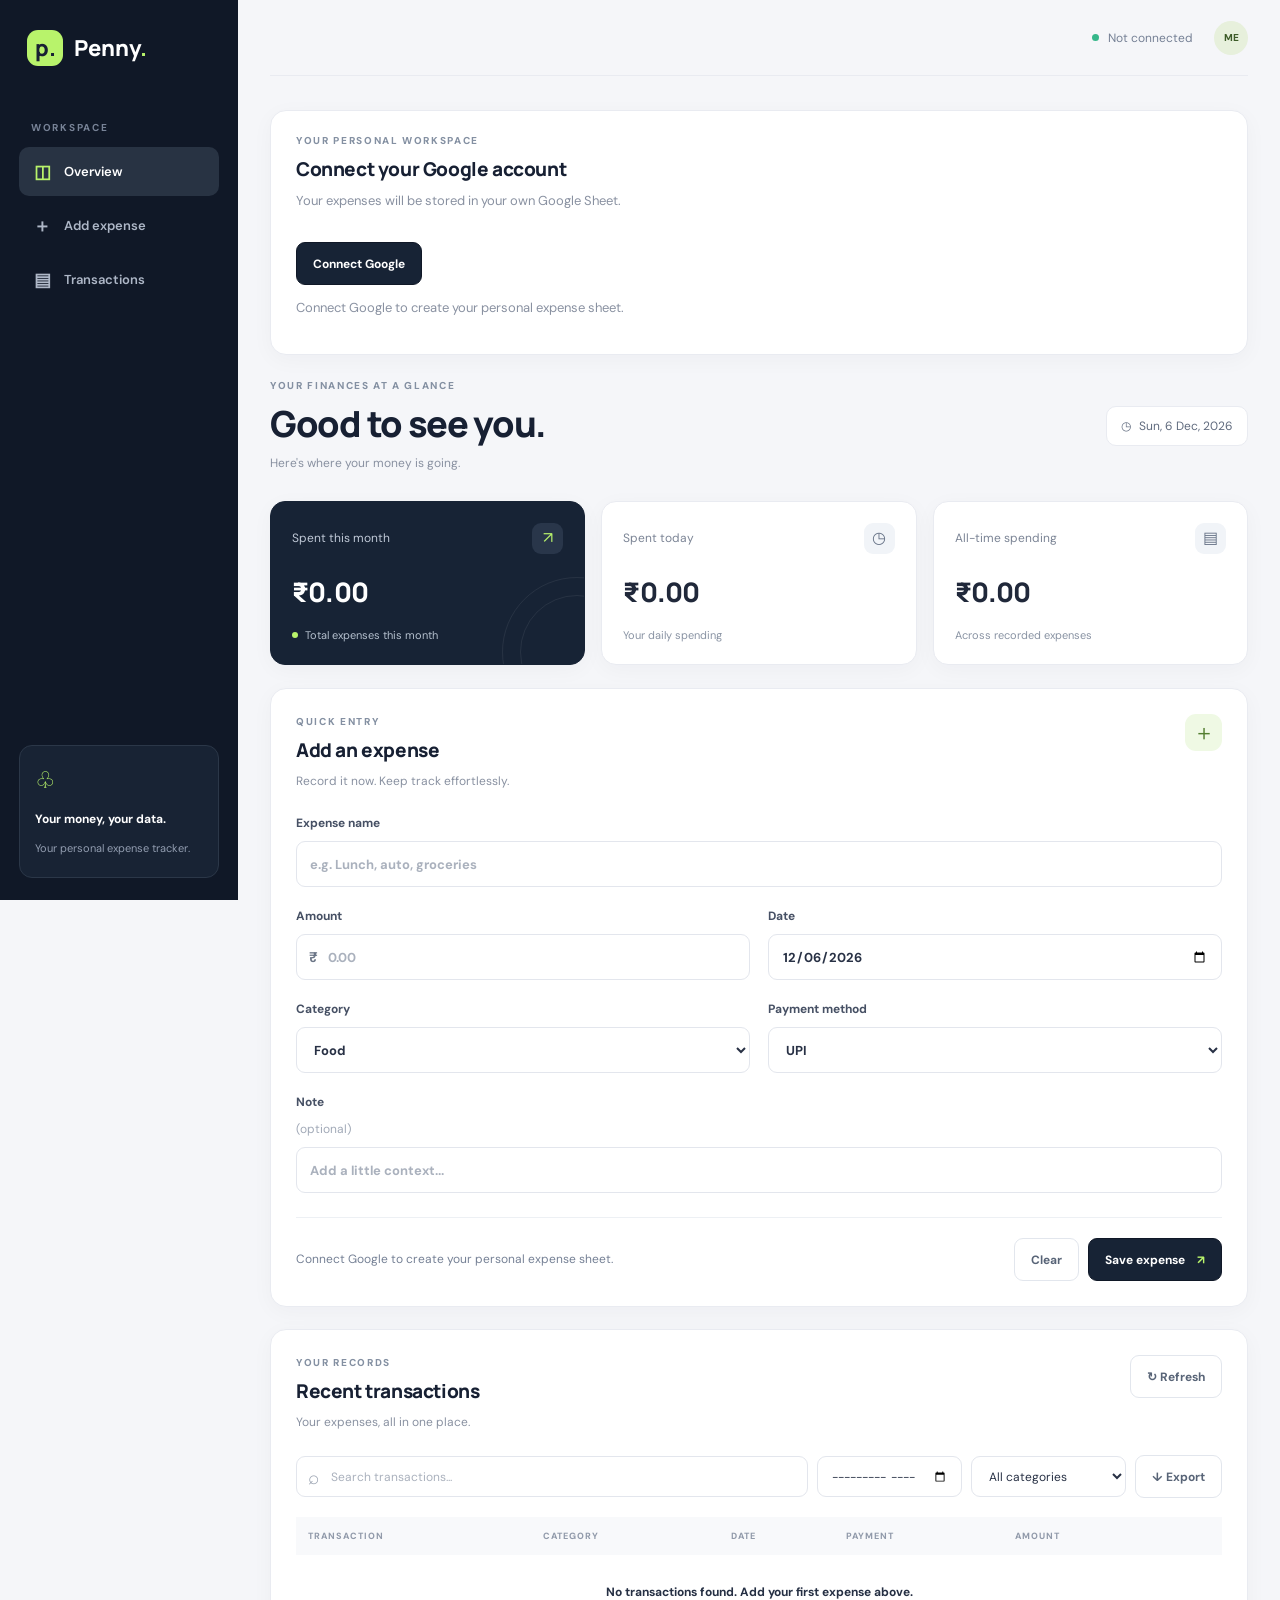
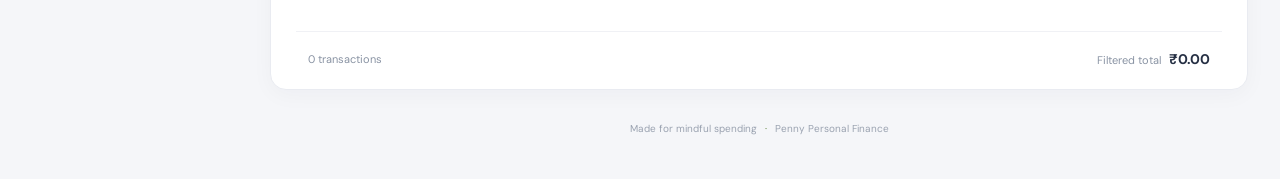
==== index.html @ 5a59baff "Add files via upload" ====
<!DOCTYPE html>
<html lang="en">
<head>
  <meta charset="UTF-8">
  <meta name="viewport" content="width=device-width, initial-scale=1">
  <meta name="theme-color" content="#101827">
  <meta name="description" content="Penny — your personal expense tracker">
  <title>Penny — Expense Tracker</title>

  <link rel="stylesheet" href="./style.css">
  <link rel="manifest" href="./manifest.webmanifest">
  <link rel="icon" href="./icons/icon.svg" type="image/svg+xml">

  <script src="https://accounts.google.com/gsi/client" async defer></script>
  <script src="https://apis.google.com/js/api.js" async defer></script>
</head>

<body>
  <div class="app-shell">

    <aside class="sidebar">
      <a class="brand" href="#overview">
        <span class="brand-mark">p.</span>
        <span>Penny<span class="brand-dot">.</span></span>
      </a>

      <div class="side-label">WORKSPACE</div>
      <a class="nav-link active" href="#overview"><span>◫</span> Overview</a>
      <a class="nav-link" href="#add-expense"><span>＋</span> Add expense</a>
      <a class="nav-link" href="#history"><span>▤</span> Transactions</a>

      <div class="sidebar-bottom">
        <div class="privacy-icon">♧</div>
        <strong>Your money, your data.</strong>
        <p>Your personal expense tracker.</p>
      </div>
    </aside>

    <main class="main-content">

      <header class="topbar">
        <div class="mobile-brand">
          <span class="brand-mark">p.</span> Penny
        </div>

        <div class="topbar-right">
<span class="status-dot" id="connectionDot"></span>
<span id="connectionLabel">Not connected</span>
          <span class="avatar">ME</span>
        </div>
      </header>

      <section id="googleConnect" class="content-card">
        <div class="section-head">
          <div>
            <div class="eyebrow">YOUR PERSONAL WORKSPACE</div>
            <h2>Connect your Google account</h2>
            <p>Your expenses will be stored in your own Google Sheet.</p>
          </div>
        </div>

        <button id="connectGoogle" class="btn-primary" type="button">
          Connect Google
        </button>
        <p id="googleStatus" role="status" aria-live="polite"></p>
      </section>

      <section id="overview" class="page-heading">
        <div>
          <div class="eyebrow">YOUR FINANCES AT A GLANCE</div>
          <h1>Good to see you.</h1>
          <p>Here's where your money is going.</p>
        </div>

        <div class="date-pill">
          <span>◷</span>
          <span id="todayLabel"></span>
        </div>
      </section>

      <section class="summary-grid">
        <article class="summary-card dark-card">
          <div class="card-top">
            <span>Spent this month</span>
            <span class="card-icon">↗</span>
          </div>
          <div class="amount" id="monthTotal">₹0</div>
          <div class="card-foot">
            <span class="mini-dot"></span>
            Total expenses this month
          </div>
          <div class="card-decoration"></div>
        </article>

        <article class="summary-card">
          <div class="card-top">
            <span>Spent today</span>
            <span class="light-icon">◷</span>
          </div>
          <div class="amount" id="todayTotal">₹0</div>
          <div class="card-foot">Your daily spending</div>
        </article>

        <article class="summary-card">
          <div class="card-top">
            <span>All-time spending</span>
            <span class="light-icon">▤</span>
          </div>
          <div class="amount" id="allTotal">₹0</div>
          <div class="card-foot">Across recorded expenses</div>
        </article>
      </section>

      <section id="add-expense" class="content-card">
        <div class="section-head">
          <div>
            <div class="eyebrow">QUICK ENTRY</div>
            <h2>Add an expense</h2>
            <p>Record it now. Keep track effortlessly.</p>
          </div>
          <div class="section-symbol">＋</div>
        </div>

        <form id="expenseForm">
          <div class="form-grid">

            <label class="full-field">
              Expense name
              <input
                id="description"
                maxlength="120"
                placeholder="e.g. Lunch, auto, groceries"
                required
              >
            </label>

            <label>
              Amount
              <div class="amount-input">
                <span>₹</span>
                <input
                  id="amount"
                  type="number"
                  min="0.01"
                  max="100000000"
                  step="0.01"
                  placeholder="0.00"
                  required
                >
              </div>
            </label>

            <label>
              Date
              <input id="date" type="date" required>
            </label>

            <label>
              Category
              <select id="category" required>
                <option>Food</option>
                <option>Travel</option>
                <option>Groceries</option>
                <option>Shopping</option>
                <option>Bills</option>
                <option>Education</option>
                <option>Health</option>
                <option>Entertainment</option>
                <option>Personal</option>
                <option>Other</option>
              </select>
            </label>

            <label>
              Payment method
              <select id="payment" required>
                <option>UPI</option>
                <option>Cash</option>
                <option>Debit Card</option>
                <option>Credit Card</option>
                <option>Bank Transfer</option>
                <option>Other</option>
              </select>
            </label>

            <label class="full-field">
              Note <span class="optional">(optional)</span>
              <input
                id="notes"
                maxlength="500"
                placeholder="Add a little context..."
              >
            </label>
          </div>

          <div class="form-bottom">
            <p id="status" role="status" aria-live="polite"></p>

            <div class="form-buttons">
              <button class="btn-secondary" type="reset">Clear</button>
              <button class="btn-primary" type="submit" id="saveButton">
                Save expense <span>↗</span>
              </button>
            </div>
          </div>
        </form>
      </section>

      <section id="history" class="content-card history-card">
        <div class="section-head">
          <div>
            <div class="eyebrow">YOUR RECORDS</div>
            <h2>Recent transactions</h2>
            <p>Your expenses, all in one place.</p>
          </div>

          <button id="refreshButton" class="btn-secondary" type="button">
            ↻ Refresh
          </button>
        </div>

        <div class="filter-row">
          <div class="search-box">
            <span>⌕</span>
            <input
              id="search"
              placeholder="Search transactions..."
              aria-label="Search transactions"
            >
          </div>

          <input id="filterMonth" type="month" aria-label="Filter by month">

          <select id="filterCategory" aria-label="Filter by category">
            <option value="">All categories</option>
            <option>Food</option>
            <option>Travel</option>
            <option>Groceries</option>
            <option>Shopping</option>
            <option>Bills</option>
            <option>Education</option>
            <option>Health</option>
            <option>Entertainment</option>
            <option>Personal</option>
            <option>Other</option>
          </select>

          <button id="exportButton" class="btn-secondary" type="button">
            ↓ Export
          </button>
        </div>

        <div class="table-wrap">
          <table>
            <thead>
              <tr>
                <th>TRANSACTION</th>
                <th>CATEGORY</th>
                <th>DATE</th>
                <th>PAYMENT</th>
                <th>AMOUNT</th>
                <th></th>
              </tr>
            </thead>

            <tbody id="expenseRows">
              <tr>
                <td colspan="6" class="empty">Connect Google to load transactions.</td>
              </tr>
            </tbody>
          </table>
        </div>

        <div class="history-footer">
          <span id="recordCount">0 transactions</span>
          <span>
            Filtered total
            <strong id="filteredTotal">₹0</strong>
          </span>
        </div>
      </section>

      <footer>
        Made for mindful spending <span>·</span> Penny Personal Finance
      </footer>

    </main>
  </div>

  <script src="./script.js"></script>

  <script>
    if ("serviceWorker" in navigator && window.isSecureContext) {
      window.addEventListener("load", () => {
        navigator.serviceWorker.register("./service-worker.js")
          .catch(error => console.error("App setup failed:", error));
      });
    }
  </script>
</body>
</html>
---- style.css ----
@import url('https://fonts.googleapis.com/css2?family=DM+Sans:wght@400;500;600;700&family=Manrope:wght@400;500;600;700;800&display=swap');

/* =========================================
   PENNY — DESIGN SYSTEM
========================================= */

:root {
  font-family: 'DM Sans', sans-serif;
  color: #20283a;
  background: #f5f6f9;

  --ink: #172033;
  --navy: #101827;
  --navy-soft: #182334;
  --green: #b8f36b;
  --green-dark: #537e30;
  --muted: #8991a1;
  --line: #e9ebf1;
  --surface: #ffffff;
  --page: #f5f6f9;
  --danger: #c34242;
  --success: #168568;
  --radius: 16px;
  --shadow: 0 5px 22px rgba(23, 32, 51, 0.035);
}

* {
  box-sizing: border-box;
}

html {
  scroll-behavior: smooth;
  scroll-padding-top: 24px;
  -webkit-text-size-adjust: 100%;
}

body {
  margin: 0;
  min-width: 320px;
  min-height: 100vh;
  background: var(--page);
  font-family: 'DM Sans', sans-serif;
  -webkit-font-smoothing: antialiased;
}

button,
input,
select,
textarea {
  font: inherit;
}

button {
  cursor: pointer;
  transition: background-color .18s, color .18s, transform .18s;
}

button:active {
  transform: scale(.98);
}

button:disabled {
  opacity: .6;
  cursor: not-allowed;
  transform: none;
}

input,
select,
textarea {
  min-width: 0;
}

input:focus-visible,
select:focus-visible,
textarea:focus-visible,
button:focus-visible,
a:focus-visible {
  outline: 3px solid var(--green);
  outline-offset: 3px;
}

a {
  color: inherit;
}

/* =========================================
   MAIN APP LAYOUT
========================================= */

.app-shell {
  min-height: 100vh;
  width: 100%;
}

.sidebar {
  position: fixed;
  inset: 0 auto 0 0;
  z-index: 20;
  display: flex;
  flex-direction: column;
  width: 238px;
  height: 100vh;
  padding: 30px 19px 22px;
  overflow-y: auto;
  background: var(--navy);
  color: white;
}

.main-content {
  width: auto;
  min-width: 0;
  max-width: 1660px;
  margin-left: 238px;
  padding: 0 42px 28px;
}

/* =========================================
   BRAND AND SIDEBAR NAVIGATION
========================================= */

.brand {
  display: flex;
  align-items: center;
  gap: 11px;
  margin: 0 0 55px 8px;
  color: white;
  text-decoration: none;
  font-family: 'Manrope', sans-serif;
  font-size: 22px;
  font-weight: 800;
  white-space: nowrap;
}

.brand-mark {
  display: inline-grid;
  flex: 0 0 auto;
  width: 36px;
  height: 36px;
  place-items: center;
  border-radius: 11px;
  background: var(--green);
  color: var(--ink);
  font-size: 22px;
  font-weight: 800;
}

.brand-dot {
  color: var(--green);
}

.side-label {
  margin: 0 0 13px;
  padding: 0 12px;
  color: #788397;
  font-size: 10px;
  font-weight: 700;
  letter-spacing: 1.7px;
}

.nav-link {
  display: flex;
  align-items: center;
  gap: 13px;
  min-height: 49px;
  margin-bottom: 5px;
  padding: 12px 14px;
  border-radius: 10px;
  color: #aeb7c7;
  text-decoration: none;
  font-size: 13px;
  font-weight: 600;
  transition: background-color .18s, color .18s;
}

.nav-link:hover {
  background: #1d293b;
  color: white;
}

.nav-link span {
  display: inline-grid;
  width: 18px;
  flex: 0 0 18px;
  place-items: center;
  font-size: 18px;
}

.nav-link.active {
  background: #283343;
  color: white;
}

.nav-link.active span {
  color: var(--green);
}

.sidebar-bottom {
  margin-top: auto;
  padding: 19px 15px;
  border: 1px solid #2b3748;
  border-radius: 13px;
  background: var(--navy-soft);
}

.privacy-icon {
  margin-bottom: 12px;
  color: var(--green);
  font-size: 23px;
}

.sidebar-bottom strong {
  font-size: 12px;
}

.sidebar-bottom p {
  margin-bottom: 0;
  color: #929db0;
  font-size: 11px;
  line-height: 1.7;
}

.mobile-brand {
  display: none;
}

/* =========================================
   TOP BAR
========================================= */

.topbar {
  display: flex;
  min-height: 76px;
  align-items: center;
  justify-content: flex-end;
  gap: 16px;
  margin-bottom: 34px;
  border-bottom: 1px solid var(--line);
}

.topbar-right {
  display: flex;
  align-items: center;
  gap: 9px;
  color: #758095;
  font-size: 12px;
}

.status-dot {
  width: 7px;
  height: 7px;
  flex: 0 0 7px;
  border-radius: 50%;
  background: #36b78a;
}

.avatar {
  display: grid;
  width: 34px;
  height: 34px;
  flex: 0 0 34px;
  place-items: center;
  margin-left: 12px;
  border-radius: 50%;
  background: #e7f0dc;
  color: #3d5b28;
  font-size: 10px;
  font-weight: 800;
}

/* =========================================
   HEADINGS AND DATE
========================================= */

.page-heading {
  display: flex;
  align-items: center;
  justify-content: space-between;
  gap: 22px;
  min-width: 0;
  margin-bottom: 27px;
}

.page-heading > div,
.section-head > div {
  min-width: 0;
}

.eyebrow {
  margin-bottom: 9px;
  color: #8490a2;
  font-size: 10px;
  font-weight: 800;
  letter-spacing: 1.65px;
  line-height: 1.5;
}

h1,
h2,
h3 {
  font-family: 'Manrope', sans-serif;
  color: var(--ink);
  overflow-wrap: normal;
  word-break: normal;
}

h1 {
  margin: 0 0 8px;
  font-size: clamp(27px, 3vw, 36px);
  font-weight: 800;
  letter-spacing: -1.3px;
  line-height: 1.2;
}

h2 {
  margin: 0 0 7px;
  font-size: 19px;
  font-weight: 800;
  letter-spacing: -.4px;
  line-height: 1.35;
}

.page-heading p,
.section-head p {
  margin: 0;
  color: var(--muted);
  font-size: 12px;
  line-height: 1.7;
}

.date-pill {
  display: inline-flex;
  flex: 0 0 auto;
  align-items: center;
  gap: 8px;
  padding: 11px 14px;
  border: 1px solid var(--line);
  border-radius: 10px;
  background: white;
  color: #606b7e;
  font-size: 12px;
  white-space: nowrap;
}

/* =========================================
   SPENDING SUMMARY CARDS
========================================= */

.summary-grid {
  display: grid;
  grid-template-columns: repeat(3, minmax(0, 1fr));
  gap: 16px;
  width: 100%;
  margin-bottom: 23px;
}

.summary-card {
  position: relative;
  min-width: 0;
  padding: 21px;
  overflow: hidden;
  border: 1px solid var(--line);
  border-radius: 15px;
  background: white;
  box-shadow: var(--shadow);
}

.dark-card {
  border-color: #172335;
  background: #172335;
  color: white;
}

.card-top {
  display: flex;
  align-items: center;
  justify-content: space-between;
  gap: 9px;
  color: #7b8495;
  font-size: 12px;
  line-height: 1.5;
}

.dark-card .card-top {
  color: #c0c9d7;
}

.card-icon,
.light-icon {
  display: grid;
  width: 31px;
  height: 31px;
  flex: 0 0 31px;
  place-items: center;
  border-radius: 9px;
  background: #29364a;
  color: var(--green);
  font-size: 16px;
}

.light-icon {
  background: #f1f4f8;
  color: #667286;
}

.amount {
  position: relative;
  z-index: 1;
  margin: 21px 0 17px;
  font-family: 'Manrope', sans-serif;
  font-size: clamp(22px, 2.1vw, 33px);
  font-weight: 800;
  letter-spacing: -.8px;
  line-height: 1.3;
  overflow-wrap: anywhere;
}

.card-foot {
  position: relative;
  z-index: 1;
  display: flex;
  align-items: center;
  gap: 7px;
  color: #8993a3;
  font-size: 11px;
  line-height: 1.5;
}

.dark-card .card-foot {
  color: #b5c0ce;
}

.mini-dot {
  width: 6px;
  height: 6px;
  flex: 0 0 6px;
  border-radius: 50%;
  background: var(--green);
}

.card-decoration {
  position: absolute;
  top: 75px;
  right: -68px;
  width: 150px;
  height: 150px;
  border: 1px solid #ffffff12;
  border-radius: 50%;
  pointer-events: none;
}

.card-decoration::after {
  position: absolute;
  inset: 17px;
  border: 1px solid #ffffff12;
  border-radius: 50%;
  content: "";
}

/* =========================================
   GOOGLE CONNECTION
========================================= */

#googleConnect {
  margin-bottom: 23px;
  padding: 22px 25px;
}

#googleConnect h2 {
  margin-bottom: 8px;
}

#googleConnect p {
  color: var(--muted);
  font-size: 13px;
  line-height: 1.6;
}

#googleConnect button {
  margin-top: 8px;
}

#googleStatus {
  overflow-wrap: anywhere;
}

#googleStatus:empty {
  display: none;
}

/* =========================================
   CONTENT PANELS
========================================= */

.content-card {
  width: 100%;
  min-width: 0;
  margin-bottom: 22px;
  padding: 25px;
  border: 1px solid var(--line);
  border-radius: var(--radius);
  background: var(--surface);
  box-shadow: var(--shadow);
}

.section-head {
  display: flex;
  align-items: flex-start;
  justify-content: space-between;
  gap: 15px;
  min-width: 0;
  margin-bottom: 23px;
}

.section-symbol {
  display: grid;
  width: 37px;
  height: 37px;
  flex: 0 0 37px;
  place-items: center;
  border-radius: 11px;
  background: #eff9e4;
  color: var(--green-dark);
  font-size: 22px;
}

/* =========================================
   EXPENSE FORM
========================================= */

.form-grid {
  display: grid;
  grid-template-columns: repeat(2, minmax(0, 1fr));
  gap: 20px 18px;
}

.form-grid label {
  display: flex;
  min-width: 0;
  flex-direction: column;
  gap: 9px;
  color: #465064;
  font-size: 12px;
  font-weight: 700;
  line-height: 1.5;
}

.full-field {
  grid-column: 1 / -1;
}

.optional {
  color: #a1a9b7;
  font-weight: 400;
}

input,
select,
textarea {
  width: 100%;
  max-width: 100%;
  min-width: 0;
  border: 1px solid #e3e6ed;
  border-radius: 9px;
  background: white;
  color: #283145;
  font-size: 13px;
}

input,
select {
  height: 46px;
  padding: 0 13px;
}

textarea {
  min-height: 90px;
  padding: 12px 13px;
  resize: vertical;
}

input::placeholder,
textarea::placeholder {
  color: #aab1bd;
}

input:focus,
select:focus,
textarea:focus {
  border-color: #8cc64e;
  outline: none;
  box-shadow: 0 0 0 3px #b8f36b30;
}

.amount-input {
  position: relative;
  min-width: 0;
}

.amount-input > span {
  position: absolute;
  top: 50%;
  left: 13px;
  color: #6b7586;
  font-size: 14px;
  transform: translateY(-50%);
  pointer-events: none;
}

.amount-input input {
  padding-left: 31px;
}

.form-bottom {
  display: flex;
  align-items: center;
  justify-content: space-between;
  gap: 15px;
  margin-top: 24px;
  padding-top: 20px;
  border-top: 1px solid #edf0f4;
}

#status {
  margin: 0;
  color: #758095;
  font-size: 12px;
  line-height: 1.6;
  overflow-wrap: anywhere;
}

#status.success {
  color: var(--success);
}

#status.error {
  color: var(--danger);
}

.form-buttons {
  display: flex;
  align-items: center;
  gap: 9px;
  flex: 0 0 auto;
}

/* =========================================
   BUTTONS
========================================= */

.btn-primary,
.btn-secondary {
  display: inline-flex;
  min-height: 43px;
  align-items: center;
  justify-content: center;
  gap: 8px;
  padding: 0 16px;
  border-radius: 9px;
  font-size: 12px;
  font-weight: 700;
  white-space: nowrap;
}

.btn-primary {
  border: 1px solid var(--navy);
  background: #172335;
  color: white;
}

.btn-primary:hover {
  border-color: #26364d;
  background: #26364d;
}

.btn-primary span {
  margin-left: 4px;
  color: var(--green);
}

.btn-secondary {
  border: 1px solid #e2e6ed;
  background: white;
  color: #586477;
}

.btn-secondary:hover {
  background: #f7f8fb;
}

/* =========================================
   TRANSACTION FILTERS
========================================= */

.history-card {
  padding-bottom: 16px;
}

.filter-row {
  display: grid;
  grid-template-columns: minmax(0, 1fr) 145px 155px auto;
  align-items: center;
  gap: 9px;
  min-width: 0;
  margin-bottom: 19px;
}

.filter-row input,
.filter-row select {
  height: 41px;
  font-size: 12px;
}

.search-box {
  position: relative;
  min-width: 0;
}

.search-box span {
  position: absolute;
  top: 50%;
  left: 12px;
  color: #9aa3b1;
  font-size: 19px;
  line-height: 1;
  transform: translateY(-50%);
  pointer-events: none;
}

.search-box input {
  padding-left: 34px;
}

/* =========================================
   TRANSACTION TABLE
========================================= */

.table-wrap {
  width: 100%;
  min-width: 0;
  overflow-x: auto;
  -webkit-overflow-scrolling: touch;
}

table {
  width: 100%;
  border-collapse: collapse;
  text-align: left;
  white-space: nowrap;
  font-size: 12px;
}

thead {
  background: #f8f9fb;
}

th {
  padding: 13px 12px;
  color: #919aaa;
  font-size: 9px;
  font-weight: 800;
  letter-spacing: 1px;
}

td {
  padding: 15px 12px;
  border-bottom: 1px solid #f0f1f5;
  color: #697487;
}

td:first-child {
  color: #263044;
  font-weight: 700;
}

td:nth-child(5) {
  color: #172335;
  font-weight: 800;
}

.empty {
  padding: 28px;
  text-align: center;
  white-space: normal;
  line-height: 1.6;
}

.category-pill {
  display: inline-block;
  padding: 6px 9px;
  border-radius: 6px;
  background: #f0f5e9;
  color: #5a7b3a;
  font-size: 10px;
  font-weight: 700;
}

.delete-btn {
  min-height: 32px;
  padding: 6px 9px;
  border: 0;
  border-radius: 7px;
  background: #fff0f0;
  color: #b83f49;
  font-size: 11px;
}

.delete-btn:hover {
  background: #ffe0e0;
}

.history-footer {
  display: flex;
  align-items: center;
  justify-content: space-between;
  gap: 12px;
  padding: 18px 12px 5px;
  color: #8993a3;
  font-size: 11px;
}

.history-footer strong {
  margin-left: 5px;
  color: #263044;
  font-size: 14px;
}

/* =========================================
   FOOTER
========================================= */

.main-content > footer {
  padding: 8px 0 14px;
  color: #9aa2b0;
  text-align: center;
  font-size: 10px;
  line-height: 1.7;
}

.main-content > footer span {
  margin: 0 5px;
  color: var(--green-dark);
}

/* =========================================
   TABLET
========================================= */

@media (max-width: 1200px) {
  .sidebar {
    width: 210px;
  }

  .main-content {
    margin-left: 210px;
    padding-right: 24px;
    padding-left: 24px;
  }

  .summary-grid {
    gap: 12px;
  }

  .summary-card {
    padding: 17px;
  }

  .filter-row {
    grid-template-columns: minmax(0, 1fr) 130px 140px;
  }

  #exportButton {
    grid-column: 1 / -1;
    justify-self: end;
  }
}

/* =========================================
   SMALL TABLET / LARGE PHONE
========================================= */

@media (max-width: 900px) {
  .sidebar {
    width: 185px;
    padding-right: 13px;
    padding-left: 13px;
  }

  .main-content {
    margin-left: 185px;
    padding-right: 18px;
    padding-left: 18px;
  }

  .brand {
    margin-left: 3px;
    font-size: 20px;
  }

  .summary-grid {
    grid-template-columns: repeat(2, minmax(0, 1fr));
  }

  .dark-card {
    grid-column: 1 / -1;
  }

  .filter-row {
    grid-template-columns: repeat(2, minmax(0, 1fr));
  }

  .search-box {
    grid-column: 1 / -1;
  }

  #exportButton {
    grid-column: auto;
    justify-self: stretch;
  }

  .form-bottom {
    align-items: flex-start;
    flex-direction: column;
  }

  .form-buttons {
    width: 100%;
  }
}

/* =========================================
   MOBILE
========================================= */

@media (max-width: 760px) {
  .sidebar {
    display: none;
  }

  .main-content {
    width: 100%;
    margin-left: 0;
    padding: 0 17px 22px;
  }

  .topbar {
    min-height: 65px;
    justify-content: space-between;
    gap: 10px;
    margin-bottom: 25px;
  }

  .mobile-brand {
    display: flex;
    align-items: center;
    gap: 8px;
    color: var(--ink);
    font-family: 'Manrope', sans-serif;
    font-size: 18px;
    font-weight: 800;
    white-space: nowrap;
  }

  .mobile-brand .brand-mark {
    width: 30px;
    height: 30px;
    border-radius: 9px;
    font-size: 19px;
  }

  .topbar-right {
    gap: 6px;
    font-size: 10px;
  }

  .avatar {
    width: 29px;
    height: 29px;
    flex-basis: 29px;
    margin-left: 3px;
  }

  .page-heading {
    align-items: flex-start;
  }

  .summary-grid {
    grid-template-columns: repeat(2, minmax(0, 1fr));
  }

  .dark-card {
    grid-column: 1 / -1;
  }

  .amount {
    margin: 16px 0 13px;
  }

  .content-card {
    padding: 20px;
  }

  .filter-row {
    grid-template-columns: repeat(2, minmax(0, 1fr));
  }

  .search-box {
    grid-column: 1 / -1;
  }

  #exportButton {
    grid-column: auto;
    justify-self: stretch;
  }
}

/* =========================================
   SMALL MOBILE
========================================= */

@media (max-width: 480px) {
  .main-content {
    padding: 0 11px 18px;
  }

  .topbar {
    margin-bottom: 21px;
  }

  .topbar-right {
    gap: 5px;
    font-size: 9px;
  }

  .avatar {
    width: 27px;
    height: 27px;
    flex-basis: 27px;
    margin-left: 2px;
  }

  .page-heading {
    flex-direction: column;
    gap: 13px;
    margin-bottom: 19px;
  }

  h1 {
    font-size: 28px;
    letter-spacing: -.8px;
  }

  .date-pill {
    padding: 9px 11px;
  }

  .summary-grid {
    gap: 9px;
    margin-bottom: 15px;
  }

  .summary-card {
    padding: 15px 12px;
    border-radius: 12px;
  }

  .card-top {
    align-items: flex-start;
    font-size: 11px;
  }

  .card-icon,
  .light-icon {
    width: 28px;
    height: 28px;
    flex-basis: 28px;
  }

  .amount {
    font-size: clamp(20px, 6vw, 28px);
    letter-spacing: -.6px;
  }

  .card-foot {
    align-items: flex-start;
    font-size: 10px;
    line-height: 1.5;
  }

  .content-card {
    padding: 17px 13px;
    margin-bottom: 15px;
    border-radius: 13px;
  }

  #googleConnect {
    padding: 18px 15px;
  }

  .section-head {
    gap: 8px;
  }

  h2 {
    font-size: 17px;
  }

  .form-grid {
    grid-template-columns: minmax(0, 1fr);
    gap: 16px;
  }

  .full-field {
    grid-column: auto;
  }

  input,
  select {
    height: 47px;
    font-size: 16px;
  }

  .form-bottom {
    flex-direction: column;
    align-items: stretch;
  }

  .form-buttons {
    display: grid;
    grid-template-columns: .75fr 1.25fr;
  }

  .form-buttons button {
    min-height: 45px;
    padding: 0 10px;
  }

  .filter-row {
    grid-template-columns: minmax(0, 1fr);
  }

  .search-box {
    grid-column: auto;
  }

  #exportButton {
    grid-column: auto;
  }

  .filter-row input,
  .filter-row select {
    height: 45px;
    font-size: 16px;
  }

  .history-footer {
    padding-right: 3px;
    padding-left: 3px;
    flex-wrap: wrap;
  }

  .section-head > .btn-secondary {
    padding: 0 10px;
    white-space: nowrap;
  }

  table {
    min-width: 620px;
  }
}

/* =========================================
   REDUCED MOTION
========================================= */

@media (prefers-reduced-motion: reduce) {
  *,
  *::before,
  *::after {
    scroll-behavior: auto !important;
    transition-duration: .01ms !important;
    animation-duration: .01ms !important;
    animation-iteration-count: 1 !important;
  }
}

/* FIX: force Penny dashboard into a vertical page layout */
.app-shell {
  display: block !important;
  width: 100% !important;
  min-height: 100vh;
}

.main-content {
  display: block !important;
  width: auto !important;
  min-width: 0 !important;
  margin-left: 238px !important;
  padding: 0 32px 28px !important;
  max-width: none !important;
}

.main-content > header,
.main-content > section,
.main-content > footer {
  display: block;
  width: 100%;
  min-width: 0;
  float: none;
}

.main-content > .topbar {
  display: flex;
  justify-content: flex-end;
  align-items: center;
}

.main-content > .page-heading {
  display: flex;
  justify-content: space-between;
  align-items: center;
  gap: 20px;
}

.main-content > .summary-grid {
  display: grid;
  grid-template-columns: repeat(3, minmax(0, 1fr));
  gap: 16px;
}

.main-content > .content-card {
  display: block;
  width: 100%;
}

.main-content .form-grid {
  display: grid;
  grid-template-columns: repeat(2, minmax(0, 1fr));
}

.main-content .form-grid .full-field {
  grid-column: 1 / -1;
}

.main-content .filter-row {
  display: grid;
  grid-template-columns: minmax(0, 1fr) 145px 155px auto;
  gap: 9px;
}

@media (max-width: 1100px) {
  .main-content {
    margin-left: 205px !important;
    padding: 0 20px 24px !important;
  }

  .sidebar {
    width: 205px;
  }

  .main-content > .summary-grid {
    grid-template-columns: repeat(3, minmax(0, 1fr));
  }

  .main-content .filter-row {
    grid-template-columns: repeat(2, minmax(0, 1fr));
  }
}

@media (max-width: 760px) {
  .sidebar {
    display: none !important;
  }

  .main-content {
    margin-left: 0 !important;
    padding: 0 16px 24px !important;
  }

  .main-content > .summary-grid {
    grid-template-columns: repeat(2, minmax(0, 1fr));
  }

  .main-content .form-grid,
  .main-content .filter-row {
    grid-template-columns: minmax(0, 1fr);
  }

  .main-content .form-grid .full-field {
    grid-column: auto;
  }

  .main-content > .page-heading {
    align-items: flex-start;
    flex-direction: column;
  }
}
/* Hide the Google connection card after successful connection */
[hidden] {
  display: none !important;
}
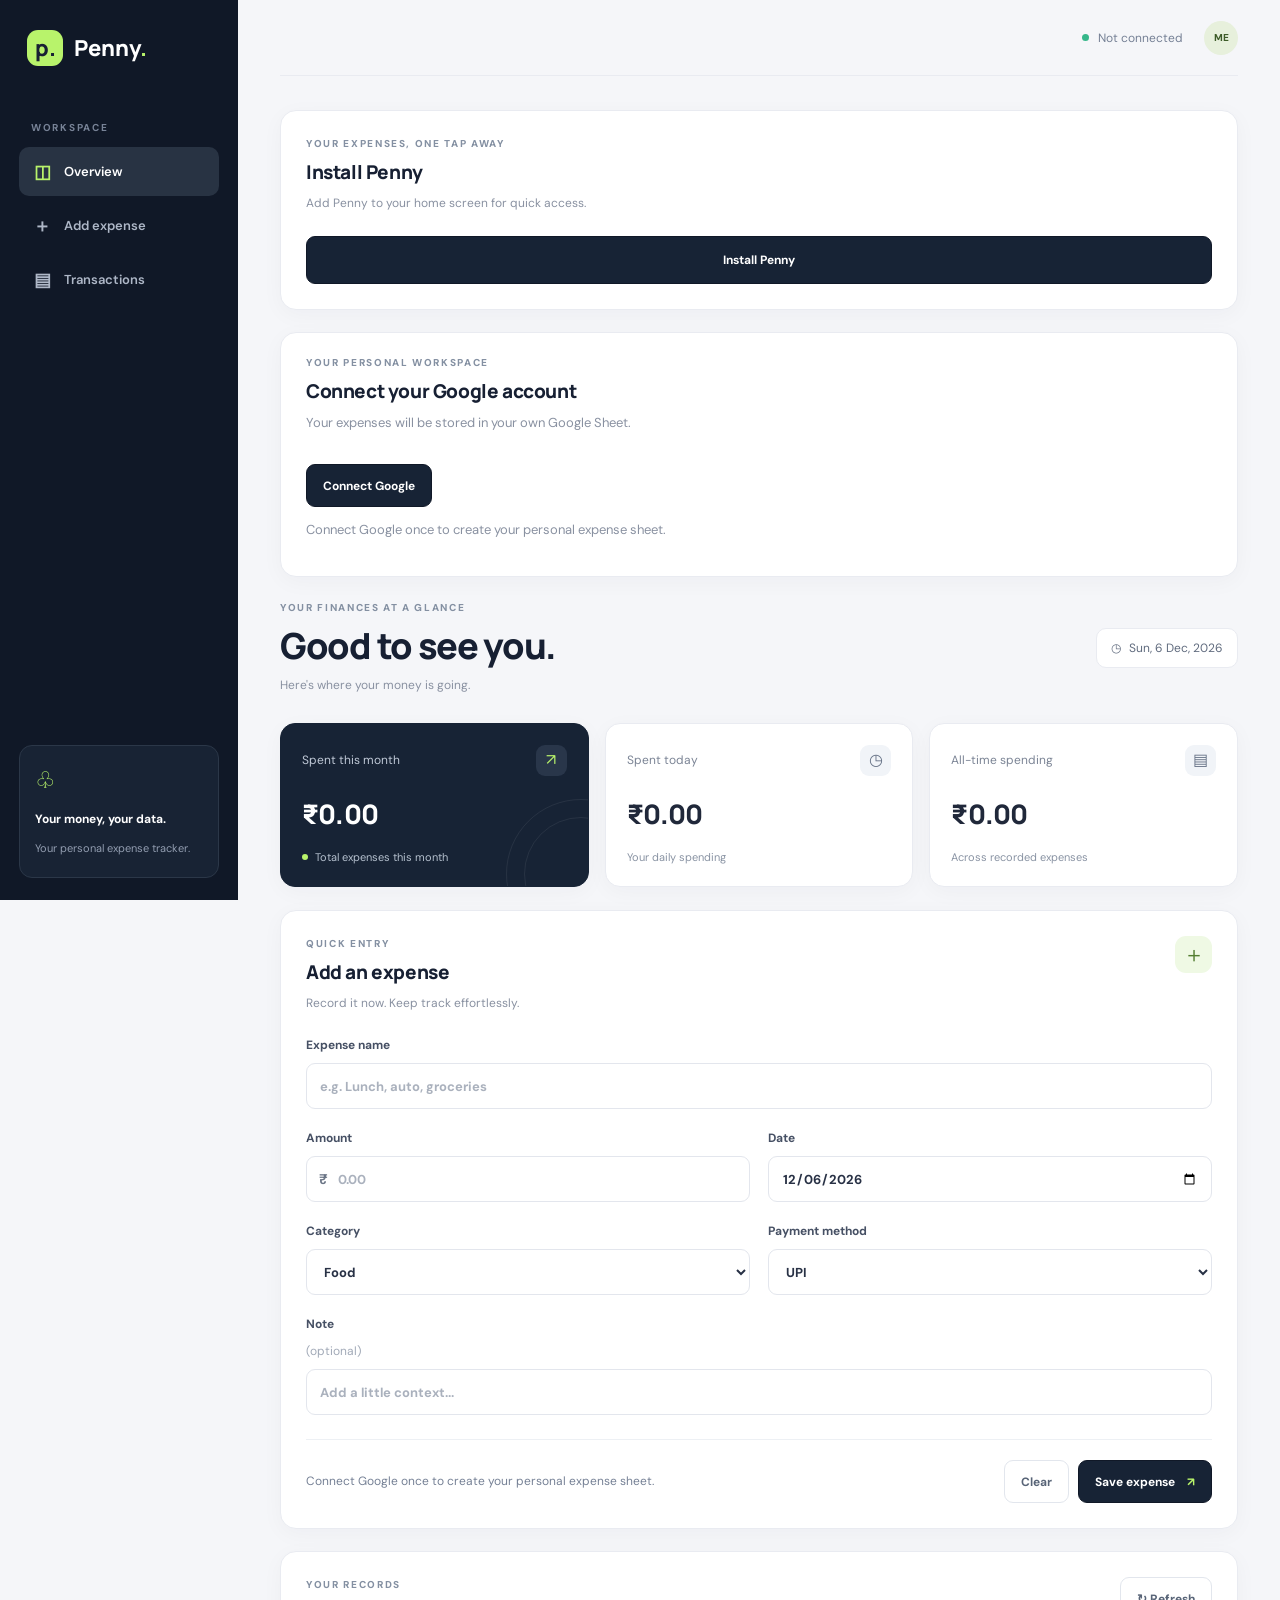
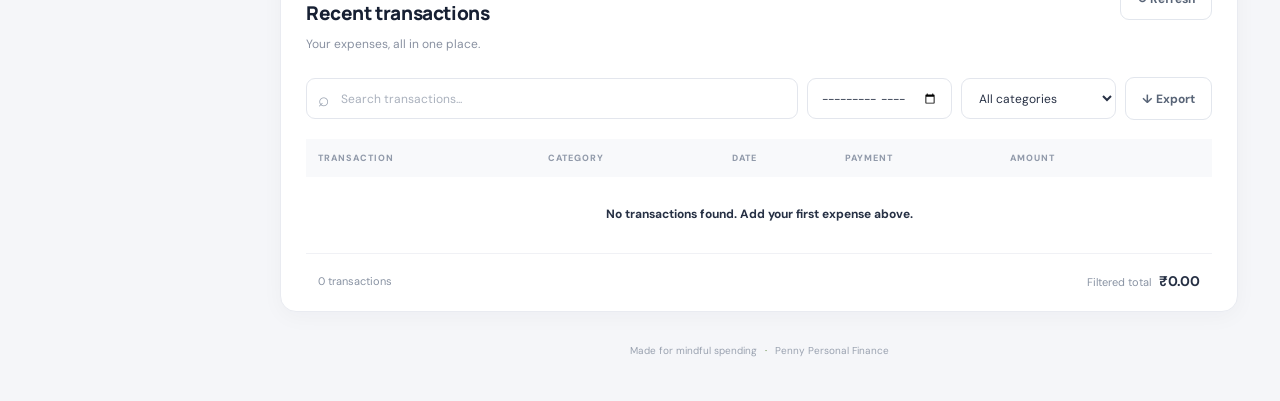
==== commit de746c7a: "Add files via upload" ====
--- a/index.html
+++ b/index.html
@@ -1,302 +1,333 @@
-
-<!DOCTYPE html>
-<html lang="en">
-<head>
-  <meta charset="UTF-8">
-  <meta name="viewport" content="width=device-width, initial-scale=1">
-  <meta name="theme-color" content="#101827">
-  <meta name="description" content="Penny — your personal expense tracker">
-  <title>Penny — Expense Tracker</title>
-
-  <link rel="stylesheet" href="./style.css">
-  <link rel="manifest" href="./manifest.webmanifest">
-  <link rel="icon" href="./icons/icon.svg" type="image/svg+xml">
-
-  <script src="https://accounts.google.com/gsi/client" async defer></script>
-  <script src="https://apis.google.com/js/api.js" async defer></script>
-</head>
-
-<body>
-  <div class="app-shell">
-
-    <aside class="sidebar">
-      <a class="brand" href="#overview">
-        <span class="brand-mark">p.</span>
-        <span>Penny<span class="brand-dot">.</span></span>
-      </a>
-
-      <div class="side-label">WORKSPACE</div>
-      <a class="nav-link active" href="#overview"><span>◫</span> Overview</a>
-      <a class="nav-link" href="#add-expense"><span>＋</span> Add expense</a>
-      <a class="nav-link" href="#history"><span>▤</span> Transactions</a>
-
-      <div class="sidebar-bottom">
-        <div class="privacy-icon">♧</div>
-        <strong>Your money, your data.</strong>
-        <p>Your personal expense tracker.</p>
-      </div>
-    </aside>
-
-    <main class="main-content">
-
-      <header class="topbar">
-        <div class="mobile-brand">
-          <span class="brand-mark">p.</span> Penny
-        </div>
-
-        <div class="topbar-right">
-<span class="status-dot" id="connectionDot"></span>
-<span id="connectionLabel">Not connected</span>
-          <span class="avatar">ME</span>
-        </div>
-      </header>
-
-      <section id="googleConnect" class="content-card">
-        <div class="section-head">
-          <div>
-            <div class="eyebrow">YOUR PERSONAL WORKSPACE</div>
-            <h2>Connect your Google account</h2>
-            <p>Your expenses will be stored in your own Google Sheet.</p>
-          </div>
-        </div>
-
-        <button id="connectGoogle" class="btn-primary" type="button">
-          Connect Google
-        </button>
-        <p id="googleStatus" role="status" aria-live="polite"></p>
-      </section>
-
-      <section id="overview" class="page-heading">
-        <div>
-          <div class="eyebrow">YOUR FINANCES AT A GLANCE</div>
-          <h1>Good to see you.</h1>
-          <p>Here's where your money is going.</p>
-        </div>
-
-        <div class="date-pill">
-          <span>◷</span>
-          <span id="todayLabel"></span>
-        </div>
-      </section>
-
-      <section class="summary-grid">
-        <article class="summary-card dark-card">
-          <div class="card-top">
-            <span>Spent this month</span>
-            <span class="card-icon">↗</span>
-          </div>
-          <div class="amount" id="monthTotal">₹0</div>
-          <div class="card-foot">
-            <span class="mini-dot"></span>
-            Total expenses this month
-          </div>
-          <div class="card-decoration"></div>
-        </article>
-
-        <article class="summary-card">
-          <div class="card-top">
-            <span>Spent today</span>
-            <span class="light-icon">◷</span>
-          </div>
-          <div class="amount" id="todayTotal">₹0</div>
-          <div class="card-foot">Your daily spending</div>
-        </article>
-
-        <article class="summary-card">
-          <div class="card-top">
-            <span>All-time spending</span>
-            <span class="light-icon">▤</span>
-          </div>
-          <div class="amount" id="allTotal">₹0</div>
-          <div class="card-foot">Across recorded expenses</div>
-        </article>
-      </section>
-
-      <section id="add-expense" class="content-card">
-        <div class="section-head">
-          <div>
-            <div class="eyebrow">QUICK ENTRY</div>
-            <h2>Add an expense</h2>
-            <p>Record it now. Keep track effortlessly.</p>
-          </div>
-          <div class="section-symbol">＋</div>
-        </div>
-
-        <form id="expenseForm">
-          <div class="form-grid">
-
-            <label class="full-field">
-              Expense name
-              <input
-                id="description"
-                maxlength="120"
-                placeholder="e.g. Lunch, auto, groceries"
-                required
-              >
-            </label>
-
-            <label>
-              Amount
-              <div class="amount-input">
-                <span>₹</span>
-                <input
-                  id="amount"
-                  type="number"
-                  min="0.01"
-                  max="100000000"
-                  step="0.01"
-                  placeholder="0.00"
-                  required
-                >
-              </div>
-            </label>
-
-            <label>
-              Date
-              <input id="date" type="date" required>
-            </label>
-
-            <label>
-              Category
-              <select id="category" required>
-                <option>Food</option>
-                <option>Travel</option>
-                <option>Groceries</option>
-                <option>Shopping</option>
-                <option>Bills</option>
-                <option>Education</option>
-                <option>Health</option>
-                <option>Entertainment</option>
-                <option>Personal</option>
-                <option>Other</option>
-              </select>
-            </label>
-
-            <label>
-              Payment method
-              <select id="payment" required>
-                <option>UPI</option>
-                <option>Cash</option>
-                <option>Debit Card</option>
-                <option>Credit Card</option>
-                <option>Bank Transfer</option>
-                <option>Other</option>
-              </select>
-            </label>
-
-            <label class="full-field">
-              Note <span class="optional">(optional)</span>
-              <input
-                id="notes"
-                maxlength="500"
-                placeholder="Add a little context..."
-              >
-            </label>
-          </div>
-
-          <div class="form-bottom">
-            <p id="status" role="status" aria-live="polite"></p>
-
-            <div class="form-buttons">
-              <button class="btn-secondary" type="reset">Clear</button>
-              <button class="btn-primary" type="submit" id="saveButton">
-                Save expense <span>↗</span>
-              </button>
-            </div>
-          </div>
-        </form>
-      </section>
-
-      <section id="history" class="content-card history-card">
-        <div class="section-head">
-          <div>
-            <div class="eyebrow">YOUR RECORDS</div>
-            <h2>Recent transactions</h2>
-            <p>Your expenses, all in one place.</p>
-          </div>
-
-          <button id="refreshButton" class="btn-secondary" type="button">
-            ↻ Refresh
-          </button>
-        </div>
-
-        <div class="filter-row">
-          <div class="search-box">
-            <span>⌕</span>
-            <input
-              id="search"
-              placeholder="Search transactions..."
-              aria-label="Search transactions"
-            >
-          </div>
-
-          <input id="filterMonth" type="month" aria-label="Filter by month">
-
-          <select id="filterCategory" aria-label="Filter by category">
-            <option value="">All categories</option>
-            <option>Food</option>
-            <option>Travel</option>
-            <option>Groceries</option>
-            <option>Shopping</option>
-            <option>Bills</option>
-            <option>Education</option>
-            <option>Health</option>
-            <option>Entertainment</option>
-            <option>Personal</option>
-            <option>Other</option>
-          </select>
-
-          <button id="exportButton" class="btn-secondary" type="button">
-            ↓ Export
-          </button>
-        </div>
-
-        <div class="table-wrap">
-          <table>
-            <thead>
-              <tr>
-                <th>TRANSACTION</th>
-                <th>CATEGORY</th>
-                <th>DATE</th>
-                <th>PAYMENT</th>
-                <th>AMOUNT</th>
-                <th></th>
-              </tr>
-            </thead>
-
-            <tbody id="expenseRows">
-              <tr>
-                <td colspan="6" class="empty">Connect Google to load transactions.</td>
-              </tr>
-            </tbody>
-          </table>
-        </div>
-
-        <div class="history-footer">
-          <span id="recordCount">0 transactions</span>
-          <span>
-            Filtered total
-            <strong id="filteredTotal">₹0</strong>
-          </span>
-        </div>
-      </section>
-
-      <footer>
-        Made for mindful spending <span>·</span> Penny Personal Finance
-      </footer>
-
-    </main>
-  </div>
-
-  <script src="./script.js"></script>
-
-  <script>
-    if ("serviceWorker" in navigator && window.isSecureContext) {
-      window.addEventListener("load", () => {
-        navigator.serviceWorker.register("./service-worker.js")
-          .catch(error => console.error("App setup failed:", error));
-      });
-    }
-  </script>
-</body>
-</html>
+<!DOCTYPE html>
+<html lang="en">
+<head>
+  <meta charset="UTF-8">
+  <meta name="viewport" content="width=device-width, initial-scale=1">
+  <meta name="theme-color" content="#101827">
+  <meta name="description" content="Penny — your personal expense tracker">
+  <title>Penny — Expense Tracker</title>
+
+  <link rel="stylesheet" href="./style.css">
+  <link rel="manifest" href="./manifest.webmanifest">
+  <link rel="icon" href="./icons/icon-192.png" type="image/png">
+
+  <script src="https://accounts.google.com/gsi/client" async defer></script>
+  <script src="https://apis.google.com/js/api.js" async defer></script>
+</head>
+
+<body>
+  <div class="app-shell">
+
+    <aside class="sidebar">
+      <a class="brand" href="#overview">
+        <span class="brand-mark">p.</span>
+        <span>Penny<span class="brand-dot">.</span></span>
+      </a>
+
+      <div class="side-label">WORKSPACE</div>
+      <a class="nav-link active" href="#overview"><span>◫</span> Overview</a>
+      <a class="nav-link" href="#add-expense"><span>＋</span> Add expense</a>
+      <a class="nav-link" href="#history"><span>▤</span> Transactions</a>
+
+      <div class="sidebar-bottom">
+        <div class="privacy-icon">♧</div>
+        <strong>Your money, your data.</strong>
+        <p>Your personal expense tracker.</p>
+      </div>
+    </aside>
+
+    <main class="main-content">
+
+      <header class="topbar">
+        <div class="mobile-brand">
+          <span class="brand-mark">p.</span> Penny
+        </div>
+
+        <div class="topbar-right">
+<span class="status-dot" id="connectionDot"></span>
+<span id="connectionLabel">Not connected</span>
+          <span class="avatar">ME</span>
+        </div>
+      </header>
+
+<!-- Android / Chrome install -->
+<section id="installCard" class="content-card">
+  <div class="section-head">
+    <div>
+      <div class="eyebrow">YOUR EXPENSES, ONE TAP AWAY</div>
+      <h2>Install Penny</h2>
+      <p>Add Penny to your home screen for quick access.</p>
+    </div>
+  </div>
+  <button id="installPenny" class="btn-primary" type="button">
+    Install Penny
+  </button>
+</section>
+
+<!-- iPhone / iPad Safari instructions -->
+<section id="iosInstallNote" class="content-card" hidden>
+  <div class="section-head">
+    <div>
+      <div class="eyebrow">QUICK ACCESS</div>
+      <h2>Add Penny to your Home Screen</h2>
+      <p>In Safari, tap Share, then choose
+        <strong>Add to Home Screen</strong>.
+      </p>
+    </div>
+  </div>
+  <p class="muted">
+    You only need to do this once. Penny will then appear
+    alongside your other apps.
+  </p>
+</section>
+
+      <section id="googleConnect" class="content-card">
+        <div class="section-head">
+          <div>
+            <div class="eyebrow">YOUR PERSONAL WORKSPACE</div>
+            <h2>Connect your Google account</h2>
+            <p>Your expenses will be stored in your own Google Sheet.</p>
+          </div>
+        </div>
+
+        <button id="connectGoogle" class="btn-primary" type="button">
+          Connect Google
+        </button>
+        <p id="googleStatus" role="status" aria-live="polite"></p>
+      </section>
+
+      <section id="overview" class="page-heading">
+        <div>
+          <div class="eyebrow">YOUR FINANCES AT A GLANCE</div>
+          <h1>Good to see you.</h1>
+          <p>Here's where your money is going.</p>
+        </div>
+
+        <div class="date-pill">
+          <span>◷</span>
+          <span id="todayLabel"></span>
+        </div>
+      </section>
+
+      <section class="summary-grid">
+        <article class="summary-card dark-card">
+          <div class="card-top">
+            <span>Spent this month</span>
+            <span class="card-icon">↗</span>
+          </div>
+          <div class="amount" id="monthTotal">₹0</div>
+          <div class="card-foot">
+            <span class="mini-dot"></span>
+            Total expenses this month
+          </div>
+          <div class="card-decoration"></div>
+        </article>
+
+        <article class="summary-card">
+          <div class="card-top">
+            <span>Spent today</span>
+            <span class="light-icon">◷</span>
+          </div>
+          <div class="amount" id="todayTotal">₹0</div>
+          <div class="card-foot">Your daily spending</div>
+        </article>
+
+        <article class="summary-card">
+          <div class="card-top">
+            <span>All-time spending</span>
+            <span class="light-icon">▤</span>
+          </div>
+          <div class="amount" id="allTotal">₹0</div>
+          <div class="card-foot">Across recorded expenses</div>
+        </article>
+      </section>
+
+      <section id="add-expense" class="content-card">
+        <div class="section-head">
+          <div>
+            <div class="eyebrow">QUICK ENTRY</div>
+            <h2>Add an expense</h2>
+            <p>Record it now. Keep track effortlessly.</p>
+          </div>
+          <div class="section-symbol">＋</div>
+        </div>
+
+        <form id="expenseForm">
+          <div class="form-grid">
+
+            <label class="full-field">
+              Expense name
+              <input
+                id="description"
+                maxlength="120"
+                placeholder="e.g. Lunch, auto, groceries"
+                required
+              >
+            </label>
+
+            <label>
+              Amount
+              <div class="amount-input">
+                <span>₹</span>
+                <input
+                  id="amount"
+                  type="number"
+                  min="0.01"
+                  max="100000000"
+                  step="0.01"
+                  placeholder="0.00"
+                  required
+                >
+              </div>
+            </label>
+
+            <label>
+              Date
+              <input id="date" type="date" required>
+            </label>
+
+            <label>
+              Category
+              <select id="category" required>
+                <option>Food</option>
+                <option>Travel</option>
+                <option>Groceries</option>
+                <option>Shopping</option>
+                <option>Bills</option>
+                <option>Education</option>
+                <option>Health</option>
+                <option>Entertainment</option>
+                <option>Personal</option>
+                <option>Other</option>
+              </select>
+            </label>
+
+            <label>
+              Payment method
+              <select id="payment" required>
+                <option>UPI</option>
+                <option>Cash</option>
+                <option>Debit Card</option>
+                <option>Credit Card</option>
+                <option>Bank Transfer</option>
+                <option>Other</option>
+              </select>
+            </label>
+
+            <label class="full-field">
+              Note <span class="optional">(optional)</span>
+              <input
+                id="notes"
+                maxlength="500"
+                placeholder="Add a little context..."
+              >
+            </label>
+          </div>
+
+          <div class="form-bottom">
+            <p id="status" role="status" aria-live="polite"></p>
+
+            <div class="form-buttons">
+              <button class="btn-secondary" type="reset">Clear</button>
+              <button class="btn-primary" type="submit" id="saveButton">
+                Save expense <span>↗</span>
+              </button>
+            </div>
+          </div>
+        </form>
+      </section>
+
+      <section id="history" class="content-card history-card">
+        <div class="section-head">
+          <div>
+            <div class="eyebrow">YOUR RECORDS</div>
+            <h2>Recent transactions</h2>
+            <p>Your expenses, all in one place.</p>
+          </div>
+
+          <button id="refreshButton" class="btn-secondary" type="button">
+            ↻ Refresh
+          </button>
+        </div>
+
+        <div class="filter-row">
+          <div class="search-box">
+            <span>⌕</span>
+            <input
+              id="search"
+              placeholder="Search transactions..."
+              aria-label="Search transactions"
+            >
+          </div>
+
+          <input id="filterMonth" type="month" aria-label="Filter by month">
+
+          <select id="filterCategory" aria-label="Filter by category">
+            <option value="">All categories</option>
+            <option>Food</option>
+            <option>Travel</option>
+            <option>Groceries</option>
+            <option>Shopping</option>
+            <option>Bills</option>
+            <option>Education</option>
+            <option>Health</option>
+            <option>Entertainment</option>
+            <option>Personal</option>
+            <option>Other</option>
+          </select>
+
+          <button id="exportButton" class="btn-secondary" type="button">
+            ↓ Export
+          </button>
+        </div>
+
+        <div class="table-wrap">
+          <table>
+            <thead>
+              <tr>
+                <th>TRANSACTION</th>
+                <th>CATEGORY</th>
+                <th>DATE</th>
+                <th>PAYMENT</th>
+                <th>AMOUNT</th>
+                <th></th>
+              </tr>
+            </thead>
+
+            <tbody id="expenseRows">
+              <tr>
+                <td colspan="6" class="empty">Connect Google to load transactions.</td>
+              </tr>
+            </tbody>
+          </table>
+        </div>
+
+        <div class="history-footer">
+          <span id="recordCount">0 transactions</span>
+          <span>
+            Filtered total
+            <strong id="filteredTotal">₹0</strong>
+          </span>
+        </div>
+      </section>
+
+      <footer>
+        Made for mindful spending <span>·</span> Penny Personal Finance
+      </footer>
+
+    </main>
+  </div>
+
+  <script src="./script.js"></script>
+
+  <script>
+    if ("serviceWorker" in navigator && window.isSecureContext) {
+      window.addEventListener("load", () => {
+        navigator.serviceWorker.register("./service-worker.js")
+          .catch(error => console.error("App setup failed:", error));
+      });
+    }
+  </script>
+
+</body>
+</html>
--- a/style.css
+++ b/style.css
@@ -1,1302 +1,1262 @@
-
-@import url('https://fonts.googleapis.com/css2?family=DM+Sans:wght@400;500;600;700&family=Manrope:wght@400;500;600;700;800&display=swap');
-
-/* =========================================
-   PENNY — DESIGN SYSTEM
-========================================= */
-
-:root {
-  font-family: 'DM Sans', sans-serif;
-  color: #20283a;
-  background: #f5f6f9;
-
-  --ink: #172033;
-  --navy: #101827;
-  --navy-soft: #182334;
-  --green: #b8f36b;
-  --green-dark: #537e30;
-  --muted: #8991a1;
-  --line: #e9ebf1;
-  --surface: #ffffff;
-  --page: #f5f6f9;
-  --danger: #c34242;
-  --success: #168568;
-  --radius: 16px;
-  --shadow: 0 5px 22px rgba(23, 32, 51, 0.035);
-}
-
-* {
-  box-sizing: border-box;
-}
-
-html {
-  scroll-behavior: smooth;
-  scroll-padding-top: 24px;
-  -webkit-text-size-adjust: 100%;
-}
-
-body {
-  margin: 0;
-  min-width: 320px;
-  min-height: 100vh;
-  background: var(--page);
-  font-family: 'DM Sans', sans-serif;
-  -webkit-font-smoothing: antialiased;
-}
-
-button,
-input,
-select,
-textarea {
-  font: inherit;
-}
-
-button {
-  cursor: pointer;
-  transition: background-color .18s, color .18s, transform .18s;
-}
-
-button:active {
-  transform: scale(.98);
-}
-
-button:disabled {
-  opacity: .6;
-  cursor: not-allowed;
-  transform: none;
-}
-
-input,
-select,
-textarea {
-  min-width: 0;
-}
-
-input:focus-visible,
-select:focus-visible,
-textarea:focus-visible,
-button:focus-visible,
-a:focus-visible {
-  outline: 3px solid var(--green);
-  outline-offset: 3px;
-}
-
-a {
-  color: inherit;
-}
-
-/* =========================================
-   MAIN APP LAYOUT
-========================================= */
-
-.app-shell {
-  min-height: 100vh;
-  width: 100%;
-}
-
-.sidebar {
-  position: fixed;
-  inset: 0 auto 0 0;
-  z-index: 20;
-  display: flex;
-  flex-direction: column;
-  width: 238px;
-  height: 100vh;
-  padding: 30px 19px 22px;
-  overflow-y: auto;
-  background: var(--navy);
-  color: white;
-}
-
-.main-content {
-  width: auto;
-  min-width: 0;
-  max-width: 1660px;
-  margin-left: 238px;
-  padding: 0 42px 28px;
-}
-
-/* =========================================
-   BRAND AND SIDEBAR NAVIGATION
-========================================= */
-
-.brand {
-  display: flex;
-  align-items: center;
-  gap: 11px;
-  margin: 0 0 55px 8px;
-  color: white;
-  text-decoration: none;
-  font-family: 'Manrope', sans-serif;
-  font-size: 22px;
-  font-weight: 800;
-  white-space: nowrap;
-}
-
-.brand-mark {
-  display: inline-grid;
-  flex: 0 0 auto;
-  width: 36px;
-  height: 36px;
-  place-items: center;
-  border-radius: 11px;
-  background: var(--green);
-  color: var(--ink);
-  font-size: 22px;
-  font-weight: 800;
-}
-
-.brand-dot {
-  color: var(--green);
-}
-
-.side-label {
-  margin: 0 0 13px;
-  padding: 0 12px;
-  color: #788397;
-  font-size: 10px;
-  font-weight: 700;
-  letter-spacing: 1.7px;
-}
-
-.nav-link {
-  display: flex;
-  align-items: center;
-  gap: 13px;
-  min-height: 49px;
-  margin-bottom: 5px;
-  padding: 12px 14px;
-  border-radius: 10px;
-  color: #aeb7c7;
-  text-decoration: none;
-  font-size: 13px;
-  font-weight: 600;
-  transition: background-color .18s, color .18s;
-}
-
-.nav-link:hover {
-  background: #1d293b;
-  color: white;
-}
-
-.nav-link span {
-  display: inline-grid;
-  width: 18px;
-  flex: 0 0 18px;
-  place-items: center;
-  font-size: 18px;
-}
-
-.nav-link.active {
-  background: #283343;
-  color: white;
-}
-
-.nav-link.active span {
-  color: var(--green);
-}
-
-.sidebar-bottom {
-  margin-top: auto;
-  padding: 19px 15px;
-  border: 1px solid #2b3748;
-  border-radius: 13px;
-  background: var(--navy-soft);
-}
-
-.privacy-icon {
-  margin-bottom: 12px;
-  color: var(--green);
-  font-size: 23px;
-}
-
-.sidebar-bottom strong {
-  font-size: 12px;
-}
-
-.sidebar-bottom p {
-  margin-bottom: 0;
-  color: #929db0;
-  font-size: 11px;
-  line-height: 1.7;
-}
-
-.mobile-brand {
-  display: none;
-}
-
-/* =========================================
-   TOP BAR
-========================================= */
-
-.topbar {
-  display: flex;
-  min-height: 76px;
-  align-items: center;
-  justify-content: flex-end;
-  gap: 16px;
-  margin-bottom: 34px;
-  border-bottom: 1px solid var(--line);
-}
-
-.topbar-right {
-  display: flex;
-  align-items: center;
-  gap: 9px;
-  color: #758095;
-  font-size: 12px;
-}
-
-.status-dot {
-  width: 7px;
-  height: 7px;
-  flex: 0 0 7px;
-  border-radius: 50%;
-  background: #36b78a;
-}
-
-.avatar {
-  display: grid;
-  width: 34px;
-  height: 34px;
-  flex: 0 0 34px;
-  place-items: center;
-  margin-left: 12px;
-  border-radius: 50%;
-  background: #e7f0dc;
-  color: #3d5b28;
-  font-size: 10px;
-  font-weight: 800;
-}
-
-/* =========================================
-   HEADINGS AND DATE
-========================================= */
-
-.page-heading {
-  display: flex;
-  align-items: center;
-  justify-content: space-between;
-  gap: 22px;
-  min-width: 0;
-  margin-bottom: 27px;
-}
-
-.page-heading > div,
-.section-head > div {
-  min-width: 0;
-}
-
-.eyebrow {
-  margin-bottom: 9px;
-  color: #8490a2;
-  font-size: 10px;
-  font-weight: 800;
-  letter-spacing: 1.65px;
-  line-height: 1.5;
-}
-
-h1,
-h2,
-h3 {
-  font-family: 'Manrope', sans-serif;
-  color: var(--ink);
-  overflow-wrap: normal;
-  word-break: normal;
-}
-
-h1 {
-  margin: 0 0 8px;
-  font-size: clamp(27px, 3vw, 36px);
-  font-weight: 800;
-  letter-spacing: -1.3px;
-  line-height: 1.2;
-}
-
-h2 {
-  margin: 0 0 7px;
-  font-size: 19px;
-  font-weight: 800;
-  letter-spacing: -.4px;
-  line-height: 1.35;
-}
-
-.page-heading p,
-.section-head p {
-  margin: 0;
-  color: var(--muted);
-  font-size: 12px;
-  line-height: 1.7;
-}
-
-.date-pill {
-  display: inline-flex;
-  flex: 0 0 auto;
-  align-items: center;
-  gap: 8px;
-  padding: 11px 14px;
-  border: 1px solid var(--line);
-  border-radius: 10px;
-  background: white;
-  color: #606b7e;
-  font-size: 12px;
-  white-space: nowrap;
-}
-
-/* =========================================
-   SPENDING SUMMARY CARDS
-========================================= */
-
-.summary-grid {
-  display: grid;
-  grid-template-columns: repeat(3, minmax(0, 1fr));
-  gap: 16px;
-  width: 100%;
-  margin-bottom: 23px;
-}
-
-.summary-card {
-  position: relative;
-  min-width: 0;
-  padding: 21px;
-  overflow: hidden;
-  border: 1px solid var(--line);
-  border-radius: 15px;
-  background: white;
-  box-shadow: var(--shadow);
-}
-
-.dark-card {
-  border-color: #172335;
-  background: #172335;
-  color: white;
-}
-
-.card-top {
-  display: flex;
-  align-items: center;
-  justify-content: space-between;
-  gap: 9px;
-  color: #7b8495;
-  font-size: 12px;
-  line-height: 1.5;
-}
-
-.dark-card .card-top {
-  color: #c0c9d7;
-}
-
-.card-icon,
-.light-icon {
-  display: grid;
-  width: 31px;
-  height: 31px;
-  flex: 0 0 31px;
-  place-items: center;
-  border-radius: 9px;
-  background: #29364a;
-  color: var(--green);
-  font-size: 16px;
-}
-
-.light-icon {
-  background: #f1f4f8;
-  color: #667286;
-}
-
-.amount {
-  position: relative;
-  z-index: 1;
-  margin: 21px 0 17px;
-  font-family: 'Manrope', sans-serif;
-  font-size: clamp(22px, 2.1vw, 33px);
-  font-weight: 800;
-  letter-spacing: -.8px;
-  line-height: 1.3;
-  overflow-wrap: anywhere;
-}
-
-.card-foot {
-  position: relative;
-  z-index: 1;
-  display: flex;
-  align-items: center;
-  gap: 7px;
-  color: #8993a3;
-  font-size: 11px;
-  line-height: 1.5;
-}
-
-.dark-card .card-foot {
-  color: #b5c0ce;
-}
-
-.mini-dot {
-  width: 6px;
-  height: 6px;
-  flex: 0 0 6px;
-  border-radius: 50%;
-  background: var(--green);
-}
-
-.card-decoration {
-  position: absolute;
-  top: 75px;
-  right: -68px;
-  width: 150px;
-  height: 150px;
-  border: 1px solid #ffffff12;
-  border-radius: 50%;
-  pointer-events: none;
-}
-
-.card-decoration::after {
-  position: absolute;
-  inset: 17px;
-  border: 1px solid #ffffff12;
-  border-radius: 50%;
-  content: "";
-}
-
-/* =========================================
-   GOOGLE CONNECTION
-========================================= */
-
-#googleConnect {
-  margin-bottom: 23px;
-  padding: 22px 25px;
-}
-
-#googleConnect h2 {
-  margin-bottom: 8px;
-}
-
-#googleConnect p {
-  color: var(--muted);
-  font-size: 13px;
-  line-height: 1.6;
-}
-
-#googleConnect button {
-  margin-top: 8px;
-}
-
-#googleStatus {
-  overflow-wrap: anywhere;
-}
-
-#googleStatus:empty {
-  display: none;
-}
-
-/* =========================================
-   CONTENT PANELS
-========================================= */
-
-.content-card {
-  width: 100%;
-  min-width: 0;
-  margin-bottom: 22px;
-  padding: 25px;
-  border: 1px solid var(--line);
-  border-radius: var(--radius);
-  background: var(--surface);
-  box-shadow: var(--shadow);
-}
-
-.section-head {
-  display: flex;
-  align-items: flex-start;
-  justify-content: space-between;
-  gap: 15px;
-  min-width: 0;
-  margin-bottom: 23px;
-}
-
-.section-symbol {
-  display: grid;
-  width: 37px;
-  height: 37px;
-  flex: 0 0 37px;
-  place-items: center;
-  border-radius: 11px;
-  background: #eff9e4;
-  color: var(--green-dark);
-  font-size: 22px;
-}
-
-/* =========================================
-   EXPENSE FORM
-========================================= */
-
-.form-grid {
-  display: grid;
-  grid-template-columns: repeat(2, minmax(0, 1fr));
-  gap: 20px 18px;
-}
-
-.form-grid label {
-  display: flex;
-  min-width: 0;
-  flex-direction: column;
-  gap: 9px;
-  color: #465064;
-  font-size: 12px;
-  font-weight: 700;
-  line-height: 1.5;
-}
-
-.full-field {
-  grid-column: 1 / -1;
-}
-
-.optional {
-  color: #a1a9b7;
-  font-weight: 400;
-}
-
-input,
-select,
-textarea {
-  width: 100%;
-  max-width: 100%;
-  min-width: 0;
-  border: 1px solid #e3e6ed;
-  border-radius: 9px;
-  background: white;
-  color: #283145;
-  font-size: 13px;
-}
-
-input,
-select {
-  height: 46px;
-  padding: 0 13px;
-}
-
-textarea {
-  min-height: 90px;
-  padding: 12px 13px;
-  resize: vertical;
-}
-
-input::placeholder,
-textarea::placeholder {
-  color: #aab1bd;
-}
-
-input:focus,
-select:focus,
-textarea:focus {
-  border-color: #8cc64e;
-  outline: none;
-  box-shadow: 0 0 0 3px #b8f36b30;
-}
-
-.amount-input {
-  position: relative;
-  min-width: 0;
-}
-
-.amount-input > span {
-  position: absolute;
-  top: 50%;
-  left: 13px;
-  color: #6b7586;
-  font-size: 14px;
-  transform: translateY(-50%);
-  pointer-events: none;
-}
-
-.amount-input input {
-  padding-left: 31px;
-}
-
-.form-bottom {
-  display: flex;
-  align-items: center;
-  justify-content: space-between;
-  gap: 15px;
-  margin-top: 24px;
-  padding-top: 20px;
-  border-top: 1px solid #edf0f4;
-}
-
-#status {
-  margin: 0;
-  color: #758095;
-  font-size: 12px;
-  line-height: 1.6;
-  overflow-wrap: anywhere;
-}
-
-#status.success {
-  color: var(--success);
-}
-
-#status.error {
-  color: var(--danger);
-}
-
-.form-buttons {
-  display: flex;
-  align-items: center;
-  gap: 9px;
-  flex: 0 0 auto;
-}
-
-/* =========================================
-   BUTTONS
-========================================= */
-
-.btn-primary,
-.btn-secondary {
-  display: inline-flex;
-  min-height: 43px;
-  align-items: center;
-  justify-content: center;
-  gap: 8px;
-  padding: 0 16px;
-  border-radius: 9px;
-  font-size: 12px;
-  font-weight: 700;
-  white-space: nowrap;
-}
-
-.btn-primary {
-  border: 1px solid var(--navy);
-  background: #172335;
-  color: white;
-}
-
-.btn-primary:hover {
-  border-color: #26364d;
-  background: #26364d;
-}
-
-.btn-primary span {
-  margin-left: 4px;
-  color: var(--green);
-}
-
-.btn-secondary {
-  border: 1px solid #e2e6ed;
-  background: white;
-  color: #586477;
-}
-
-.btn-secondary:hover {
-  background: #f7f8fb;
-}
-
-/* =========================================
-   TRANSACTION FILTERS
-========================================= */
-
-.history-card {
-  padding-bottom: 16px;
-}
-
-.filter-row {
-  display: grid;
-  grid-template-columns: minmax(0, 1fr) 145px 155px auto;
-  align-items: center;
-  gap: 9px;
-  min-width: 0;
-  margin-bottom: 19px;
-}
-
-.filter-row input,
-.filter-row select {
-  height: 41px;
-  font-size: 12px;
-}
-
-.search-box {
-  position: relative;
-  min-width: 0;
-}
-
-.search-box span {
-  position: absolute;
-  top: 50%;
-  left: 12px;
-  color: #9aa3b1;
-  font-size: 19px;
-  line-height: 1;
-  transform: translateY(-50%);
-  pointer-events: none;
-}
-
-.search-box input {
-  padding-left: 34px;
-}
-
-/* =========================================
-   TRANSACTION TABLE
-========================================= */
-
-.table-wrap {
-  width: 100%;
-  min-width: 0;
-  overflow-x: auto;
-  -webkit-overflow-scrolling: touch;
-}
-
-table {
-  width: 100%;
-  border-collapse: collapse;
-  text-align: left;
-  white-space: nowrap;
-  font-size: 12px;
-}
-
-thead {
-  background: #f8f9fb;
-}
-
-th {
-  padding: 13px 12px;
-  color: #919aaa;
-  font-size: 9px;
-  font-weight: 800;
-  letter-spacing: 1px;
-}
-
-td {
-  padding: 15px 12px;
-  border-bottom: 1px solid #f0f1f5;
-  color: #697487;
-}
-
-td:first-child {
-  color: #263044;
-  font-weight: 700;
-}
-
-td:nth-child(5) {
-  color: #172335;
-  font-weight: 800;
-}
-
-.empty {
-  padding: 28px;
-  text-align: center;
-  white-space: normal;
-  line-height: 1.6;
-}
-
-.category-pill {
-  display: inline-block;
-  padding: 6px 9px;
-  border-radius: 6px;
-  background: #f0f5e9;
-  color: #5a7b3a;
-  font-size: 10px;
-  font-weight: 700;
-}
-
-.delete-btn {
-  min-height: 32px;
-  padding: 6px 9px;
-  border: 0;
-  border-radius: 7px;
-  background: #fff0f0;
-  color: #b83f49;
-  font-size: 11px;
-}
-
-.delete-btn:hover {
-  background: #ffe0e0;
-}
-
-.history-footer {
-  display: flex;
-  align-items: center;
-  justify-content: space-between;
-  gap: 12px;
-  padding: 18px 12px 5px;
-  color: #8993a3;
-  font-size: 11px;
-}
-
-.history-footer strong {
-  margin-left: 5px;
-  color: #263044;
-  font-size: 14px;
-}
-
-/* =========================================
-   FOOTER
-========================================= */
-
-.main-content > footer {
-  padding: 8px 0 14px;
-  color: #9aa2b0;
-  text-align: center;
-  font-size: 10px;
-  line-height: 1.7;
-}
-
-.main-content > footer span {
-  margin: 0 5px;
-  color: var(--green-dark);
-}
-
-/* =========================================
-   TABLET
-========================================= */
-
-@media (max-width: 1200px) {
-  .sidebar {
-    width: 210px;
-  }
-
-  .main-content {
-    margin-left: 210px;
-    padding-right: 24px;
-    padding-left: 24px;
-  }
-
-  .summary-grid {
-    gap: 12px;
-  }
-
-  .summary-card {
-    padding: 17px;
-  }
-
-  .filter-row {
-    grid-template-columns: minmax(0, 1fr) 130px 140px;
-  }
-
-  #exportButton {
-    grid-column: 1 / -1;
-    justify-self: end;
-  }
-}
-
-/* =========================================
-   SMALL TABLET / LARGE PHONE
-========================================= */
-
-@media (max-width: 900px) {
-  .sidebar {
-    width: 185px;
-    padding-right: 13px;
-    padding-left: 13px;
-  }
-
-  .main-content {
-    margin-left: 185px;
-    padding-right: 18px;
-    padding-left: 18px;
-  }
-
-  .brand {
-    margin-left: 3px;
-    font-size: 20px;
-  }
-
-  .summary-grid {
-    grid-template-columns: repeat(2, minmax(0, 1fr));
-  }
-
-  .dark-card {
-    grid-column: 1 / -1;
-  }
-
-  .filter-row {
-    grid-template-columns: repeat(2, minmax(0, 1fr));
-  }
-
-  .search-box {
-    grid-column: 1 / -1;
-  }
-
-  #exportButton {
-    grid-column: auto;
-    justify-self: stretch;
-  }
-
-  .form-bottom {
-    align-items: flex-start;
-    flex-direction: column;
-  }
-
-  .form-buttons {
-    width: 100%;
-  }
-}
-
-/* =========================================
-   MOBILE
-========================================= */
-
-@media (max-width: 760px) {
-  .sidebar {
-    display: none;
-  }
-
-  .main-content {
-    width: 100%;
-    margin-left: 0;
-    padding: 0 17px 22px;
-  }
-
-  .topbar {
-    min-height: 65px;
-    justify-content: space-between;
-    gap: 10px;
-    margin-bottom: 25px;
-  }
-
-  .mobile-brand {
-    display: flex;
-    align-items: center;
-    gap: 8px;
-    color: var(--ink);
-    font-family: 'Manrope', sans-serif;
-    font-size: 18px;
-    font-weight: 800;
-    white-space: nowrap;
-  }
-
-  .mobile-brand .brand-mark {
-    width: 30px;
-    height: 30px;
-    border-radius: 9px;
-    font-size: 19px;
-  }
-
-  .topbar-right {
-    gap: 6px;
-    font-size: 10px;
-  }
-
-  .avatar {
-    width: 29px;
-    height: 29px;
-    flex-basis: 29px;
-    margin-left: 3px;
-  }
-
-  .page-heading {
-    align-items: flex-start;
-  }
-
-  .summary-grid {
-    grid-template-columns: repeat(2, minmax(0, 1fr));
-  }
-
-  .dark-card {
-    grid-column: 1 / -1;
-  }
-
-  .amount {
-    margin: 16px 0 13px;
-  }
-
-  .content-card {
-    padding: 20px;
-  }
-
-  .filter-row {
-    grid-template-columns: repeat(2, minmax(0, 1fr));
-  }
-
-  .search-box {
-    grid-column: 1 / -1;
-  }
-
-  #exportButton {
-    grid-column: auto;
-    justify-self: stretch;
-  }
-}
-
-/* =========================================
-   SMALL MOBILE
-========================================= */
-
-@media (max-width: 480px) {
-  .main-content {
-    padding: 0 11px 18px;
-  }
-
-  .topbar {
-    margin-bottom: 21px;
-  }
-
-  .topbar-right {
-    gap: 5px;
-    font-size: 9px;
-  }
-
-  .avatar {
-    width: 27px;
-    height: 27px;
-    flex-basis: 27px;
-    margin-left: 2px;
-  }
-
-  .page-heading {
-    flex-direction: column;
-    gap: 13px;
-    margin-bottom: 19px;
-  }
-
-  h1 {
-    font-size: 28px;
-    letter-spacing: -.8px;
-  }
-
-  .date-pill {
-    padding: 9px 11px;
-  }
-
-  .summary-grid {
-    gap: 9px;
-    margin-bottom: 15px;
-  }
-
-  .summary-card {
-    padding: 15px 12px;
-    border-radius: 12px;
-  }
-
-  .card-top {
-    align-items: flex-start;
-    font-size: 11px;
-  }
-
-  .card-icon,
-  .light-icon {
-    width: 28px;
-    height: 28px;
-    flex-basis: 28px;
-  }
-
-  .amount {
-    font-size: clamp(20px, 6vw, 28px);
-    letter-spacing: -.6px;
-  }
-
-  .card-foot {
-    align-items: flex-start;
-    font-size: 10px;
-    line-height: 1.5;
-  }
-
-  .content-card {
-    padding: 17px 13px;
-    margin-bottom: 15px;
-    border-radius: 13px;
-  }
-
-  #googleConnect {
-    padding: 18px 15px;
-  }
-
-  .section-head {
-    gap: 8px;
-  }
-
-  h2 {
-    font-size: 17px;
-  }
-
-  .form-grid {
-    grid-template-columns: minmax(0, 1fr);
-    gap: 16px;
-  }
-
-  .full-field {
-    grid-column: auto;
-  }
-
-  input,
-  select {
-    height: 47px;
-    font-size: 16px;
-  }
-
-  .form-bottom {
-    flex-direction: column;
-    align-items: stretch;
-  }
-
-  .form-buttons {
-    display: grid;
-    grid-template-columns: .75fr 1.25fr;
-  }
-
-  .form-buttons button {
-    min-height: 45px;
-    padding: 0 10px;
-  }
-
-  .filter-row {
-    grid-template-columns: minmax(0, 1fr);
-  }
-
-  .search-box {
-    grid-column: auto;
-  }
-
-  #exportButton {
-    grid-column: auto;
-  }
-
-  .filter-row input,
-  .filter-row select {
-    height: 45px;
-    font-size: 16px;
-  }
-
-  .history-footer {
-    padding-right: 3px;
-    padding-left: 3px;
-    flex-wrap: wrap;
-  }
-
-  .section-head > .btn-secondary {
-    padding: 0 10px;
-    white-space: nowrap;
-  }
-
-  table {
-    min-width: 620px;
-  }
-}
-
-/* =========================================
-   REDUCED MOTION
-========================================= */
-
-@media (prefers-reduced-motion: reduce) {
-  *,
-  *::before,
-  *::after {
-    scroll-behavior: auto !important;
-    transition-duration: .01ms !important;
-    animation-duration: .01ms !important;
-    animation-iteration-count: 1 !important;
-  }
-}
-
-/* FIX: force Penny dashboard into a vertical page layout */
-.app-shell {
-  display: block !important;
-  width: 100% !important;
-  min-height: 100vh;
-}
-
-.main-content {
-  display: block !important;
-  width: auto !important;
-  min-width: 0 !important;
-  margin-left: 238px !important;
-  padding: 0 32px 28px !important;
-  max-width: none !important;
-}
-
-.main-content > header,
-.main-content > section,
-.main-content > footer {
-  display: block;
-  width: 100%;
-  min-width: 0;
-  float: none;
-}
-
-.main-content > .topbar {
-  display: flex;
-  justify-content: flex-end;
-  align-items: center;
-}
-
-.main-content > .page-heading {
-  display: flex;
-  justify-content: space-between;
-  align-items: center;
-  gap: 20px;
-}
-
-.main-content > .summary-grid {
-  display: grid;
-  grid-template-columns: repeat(3, minmax(0, 1fr));
-  gap: 16px;
-}
-
-.main-content > .content-card {
-  display: block;
-  width: 100%;
-}
-
-.main-content .form-grid {
-  display: grid;
-  grid-template-columns: repeat(2, minmax(0, 1fr));
-}
-
-.main-content .form-grid .full-field {
-  grid-column: 1 / -1;
-}
-
-.main-content .filter-row {
-  display: grid;
-  grid-template-columns: minmax(0, 1fr) 145px 155px auto;
-  gap: 9px;
-}
-
-@media (max-width: 1100px) {
-  .main-content {
-    margin-left: 205px !important;
-    padding: 0 20px 24px !important;
-  }
-
-  .sidebar {
-    width: 205px;
-  }
-
-  .main-content > .summary-grid {
-    grid-template-columns: repeat(3, minmax(0, 1fr));
-  }
-
-  .main-content .filter-row {
-    grid-template-columns: repeat(2, minmax(0, 1fr));
-  }
-}
-
-@media (max-width: 760px) {
-  .sidebar {
-    display: none !important;
-  }
-
-  .main-content {
-    margin-left: 0 !important;
-    padding: 0 16px 24px !important;
-  }
-
-  .main-content > .summary-grid {
-    grid-template-columns: repeat(2, minmax(0, 1fr));
-  }
-
-  .main-content .form-grid,
-  .main-content .filter-row {
-    grid-template-columns: minmax(0, 1fr);
-  }
-
-  .main-content .form-grid .full-field {
-    grid-column: auto;
-  }
-
-  .main-content > .page-heading {
-    align-items: flex-start;
-    flex-direction: column;
-  }
-}
-/* Hide the Google connection card after successful connection */
-[hidden] {
-  display: none !important;
-}+@import url('https://fonts.googleapis.com/css2?family=DM+Sans:wght@400;500;600;700&family=Manrope:wght@400;500;600;700;800&display=swap');
+
+/* =========================================
+   PENNY — DESIGN SYSTEM
+========================================= */
+
+:root {
+  font-family: 'DM Sans', sans-serif;
+  color: #20283a;
+  background: #f5f6f9;
+
+  --ink: #172033;
+  --navy: #101827;
+  --navy-soft: #182334;
+  --green: #b8f36b;
+  --green-dark: #537e30;
+  --muted: #8991a1;
+  --line: #e9ebf1;
+  --surface: #ffffff;
+  --page: #f5f6f9;
+  --danger: #c34242;
+  --success: #168568;
+  --radius: 16px;
+  --shadow: 0 5px 22px rgba(23, 32, 51, 0.035);
+}
+
+* {
+  box-sizing: border-box;
+}
+
+html {
+  scroll-behavior: smooth;
+  scroll-padding-top: 24px;
+  -webkit-text-size-adjust: 100%;
+}
+
+body {
+  margin: 0;
+  min-width: 320px;
+  min-height: 100vh;
+  background: var(--page);
+  font-family: 'DM Sans', sans-serif;
+  -webkit-font-smoothing: antialiased;
+}
+
+button,
+input,
+select,
+textarea {
+  font: inherit;
+}
+
+button {
+  cursor: pointer;
+  transition: background-color .18s, color .18s, transform .18s;
+}
+
+button:active {
+  transform: scale(.98);
+}
+
+button:disabled {
+  opacity: .6;
+  cursor: not-allowed;
+  transform: none;
+}
+
+input,
+select,
+textarea {
+  min-width: 0;
+}
+
+input:focus-visible,
+select:focus-visible,
+textarea:focus-visible,
+button:focus-visible,
+a:focus-visible {
+  outline: 3px solid var(--green);
+  outline-offset: 3px;
+}
+
+a {
+  color: inherit;
+}
+
+/* =========================================
+   MAIN APP LAYOUT
+========================================= */
+
+.app-shell {
+  min-height: 100vh;
+  width: 100%;
+}
+
+.sidebar {
+  position: fixed;
+  inset: 0 auto 0 0;
+  z-index: 20;
+  display: flex;
+  flex-direction: column;
+  width: 238px;
+  height: 100vh;
+  padding: 30px 19px 22px;
+  overflow-y: auto;
+  background: var(--navy);
+  color: white;
+}
+
+.main-content {
+  width: auto;
+  min-width: 0;
+  max-width: 1660px;
+  margin-left: 238px;
+  padding: 0 42px 28px;
+}
+
+/* =========================================
+   BRAND AND SIDEBAR NAVIGATION
+========================================= */
+
+.brand {
+  display: flex;
+  align-items: center;
+  gap: 11px;
+  margin: 0 0 55px 8px;
+  color: white;
+  text-decoration: none;
+  font-family: 'Manrope', sans-serif;
+  font-size: 22px;
+  font-weight: 800;
+  white-space: nowrap;
+}
+
+.brand-mark {
+  display: inline-grid;
+  flex: 0 0 auto;
+  width: 36px;
+  height: 36px;
+  place-items: center;
+  border-radius: 11px;
+  background: var(--green);
+  color: var(--ink);
+  font-size: 22px;
+  font-weight: 800;
+}
+
+.brand-dot {
+  color: var(--green);
+}
+
+.side-label {
+  margin: 0 0 13px;
+  padding: 0 12px;
+  color: #788397;
+  font-size: 10px;
+  font-weight: 700;
+  letter-spacing: 1.7px;
+}
+
+.nav-link {
+  display: flex;
+  align-items: center;
+  gap: 13px;
+  min-height: 49px;
+  margin-bottom: 5px;
+  padding: 12px 14px;
+  border-radius: 10px;
+  color: #aeb7c7;
+  text-decoration: none;
+  font-size: 13px;
+  font-weight: 600;
+  transition: background-color .18s, color .18s;
+}
+
+.nav-link:hover {
+  background: #1d293b;
+  color: white;
+}
+
+.nav-link span {
+  display: inline-grid;
+  width: 18px;
+  flex: 0 0 18px;
+  place-items: center;
+  font-size: 18px;
+}
+
+.nav-link.active {
+  background: #283343;
+  color: white;
+}
+
+.nav-link.active span {
+  color: var(--green);
+}
+
+.sidebar-bottom {
+  margin-top: auto;
+  padding: 19px 15px;
+  border: 1px solid #2b3748;
+  border-radius: 13px;
+  background: var(--navy-soft);
+}
+
+.privacy-icon {
+  margin-bottom: 12px;
+  color: var(--green);
+  font-size: 23px;
+}
+
+.sidebar-bottom strong {
+  font-size: 12px;
+}
+
+.sidebar-bottom p {
+  margin-bottom: 0;
+  color: #929db0;
+  font-size: 11px;
+  line-height: 1.7;
+}
+
+.mobile-brand {
+  display: none;
+}
+
+/* =========================================
+   TOP BAR
+========================================= */
+
+.topbar {
+  display: flex;
+  min-height: 76px;
+  align-items: center;
+  justify-content: flex-end;
+  gap: 16px;
+  margin-bottom: 34px;
+  border-bottom: 1px solid var(--line);
+}
+
+.topbar-right {
+  display: flex;
+  align-items: center;
+  gap: 9px;
+  color: #758095;
+  font-size: 12px;
+}
+
+.status-dot {
+  width: 7px;
+  height: 7px;
+  flex: 0 0 7px;
+  border-radius: 50%;
+  background: #36b78a;
+}
+
+.avatar {
+  display: grid;
+  width: 34px;
+  height: 34px;
+  flex: 0 0 34px;
+  place-items: center;
+  margin-left: 12px;
+  border-radius: 50%;
+  background: #e7f0dc;
+  color: #3d5b28;
+  font-size: 10px;
+  font-weight: 800;
+}
+
+/* =========================================
+   HEADINGS AND DATE
+========================================= */
+
+.page-heading {
+  display: flex;
+  align-items: center;
+  justify-content: space-between;
+  gap: 22px;
+  min-width: 0;
+  margin-bottom: 27px;
+}
+
+.page-heading > div,
+.section-head > div {
+  min-width: 0;
+}
+
+.eyebrow {
+  margin-bottom: 9px;
+  color: #8490a2;
+  font-size: 10px;
+  font-weight: 800;
+  letter-spacing: 1.65px;
+  line-height: 1.5;
+}
+
+h1,
+h2,
+h3 {
+  font-family: 'Manrope', sans-serif;
+  color: var(--ink);
+  overflow-wrap: normal;
+  word-break: normal;
+}
+
+h1 {
+  margin: 0 0 8px;
+  font-size: clamp(27px, 3vw, 36px);
+  font-weight: 800;
+  letter-spacing: -1.3px;
+  line-height: 1.2;
+}
+
+h2 {
+  margin: 0 0 7px;
+  font-size: 19px;
+  font-weight: 800;
+  letter-spacing: -.4px;
+  line-height: 1.35;
+}
+
+.page-heading p,
+.section-head p {
+  margin: 0;
+  color: var(--muted);
+  font-size: 12px;
+  line-height: 1.7;
+}
+
+.date-pill {
+  display: inline-flex;
+  flex: 0 0 auto;
+  align-items: center;
+  gap: 8px;
+  padding: 11px 14px;
+  border: 1px solid var(--line);
+  border-radius: 10px;
+  background: white;
+  color: #606b7e;
+  font-size: 12px;
+  white-space: nowrap;
+}
+
+/* =========================================
+   SPENDING SUMMARY CARDS
+========================================= */
+
+.summary-grid {
+  display: grid;
+  grid-template-columns: repeat(3, minmax(0, 1fr));
+  gap: 16px;
+  width: 100%;
+  margin-bottom: 23px;
+}
+
+.summary-card {
+  position: relative;
+  min-width: 0;
+  padding: 21px;
+  overflow: hidden;
+  border: 1px solid var(--line);
+  border-radius: 15px;
+  background: white;
+  box-shadow: var(--shadow);
+}
+
+.dark-card {
+  border-color: #172335;
+  background: #172335;
+  color: white;
+}
+
+.card-top {
+  display: flex;
+  align-items: center;
+  justify-content: space-between;
+  gap: 9px;
+  color: #7b8495;
+  font-size: 12px;
+  line-height: 1.5;
+}
+
+.dark-card .card-top {
+  color: #c0c9d7;
+}
+
+.card-icon,
+.light-icon {
+  display: grid;
+  width: 31px;
+  height: 31px;
+  flex: 0 0 31px;
+  place-items: center;
+  border-radius: 9px;
+  background: #29364a;
+  color: var(--green);
+  font-size: 16px;
+}
+
+.light-icon {
+  background: #f1f4f8;
+  color: #667286;
+}
+
+.amount {
+  position: relative;
+  z-index: 1;
+  margin: 21px 0 17px;
+  font-family: 'Manrope', sans-serif;
+  font-size: clamp(22px, 2.1vw, 33px);
+  font-weight: 800;
+  letter-spacing: -.8px;
+  line-height: 1.3;
+  overflow-wrap: anywhere;
+}
+
+.card-foot {
+  position: relative;
+  z-index: 1;
+  display: flex;
+  align-items: center;
+  gap: 7px;
+  color: #8993a3;
+  font-size: 11px;
+  line-height: 1.5;
+}
+
+.dark-card .card-foot {
+  color: #b5c0ce;
+}
+
+.mini-dot {
+  width: 6px;
+  height: 6px;
+  flex: 0 0 6px;
+  border-radius: 50%;
+  background: var(--green);
+}
+
+.card-decoration {
+  position: absolute;
+  top: 75px;
+  right: -68px;
+  width: 150px;
+  height: 150px;
+  border: 1px solid #ffffff12;
+  border-radius: 50%;
+  pointer-events: none;
+}
+
+.card-decoration::after {
+  position: absolute;
+  inset: 17px;
+  border: 1px solid #ffffff12;
+  border-radius: 50%;
+  content: "";
+}
+
+/* =========================================
+   GOOGLE CONNECTION
+========================================= */
+
+#googleConnect {
+  margin-bottom: 23px;
+  padding: 22px 25px;
+}
+
+#googleConnect h2 {
+  margin-bottom: 8px;
+}
+
+#googleConnect p {
+  color: var(--muted);
+  font-size: 13px;
+  line-height: 1.6;
+}
+
+#googleConnect button {
+  margin-top: 8px;
+}
+
+#googleStatus {
+  overflow-wrap: anywhere;
+}
+
+#googleStatus:empty {
+  display: none;
+}
+
+/* =========================================
+   CONTENT PANELS
+========================================= */
+
+.content-card {
+  width: 100%;
+  min-width: 0;
+  margin-bottom: 22px;
+  padding: 25px;
+  border: 1px solid var(--line);
+  border-radius: var(--radius);
+  background: var(--surface);
+  box-shadow: var(--shadow);
+}
+
+.section-head {
+  display: flex;
+  align-items: flex-start;
+  justify-content: space-between;
+  gap: 15px;
+  min-width: 0;
+  margin-bottom: 23px;
+}
+
+.section-symbol {
+  display: grid;
+  width: 37px;
+  height: 37px;
+  flex: 0 0 37px;
+  place-items: center;
+  border-radius: 11px;
+  background: #eff9e4;
+  color: var(--green-dark);
+  font-size: 22px;
+}
+
+/* =========================================
+   EXPENSE FORM
+========================================= */
+
+.form-grid {
+  display: grid;
+  grid-template-columns: repeat(2, minmax(0, 1fr));
+  gap: 20px 18px;
+}
+
+.form-grid label {
+  display: flex;
+  min-width: 0;
+  flex-direction: column;
+  gap: 9px;
+  color: #465064;
+  font-size: 12px;
+  font-weight: 700;
+  line-height: 1.5;
+}
+
+.full-field {
+  grid-column: 1 / -1;
+}
+
+.optional {
+  color: #a1a9b7;
+  font-weight: 400;
+}
+
+input,
+select,
+textarea {
+  width: 100%;
+  max-width: 100%;
+  min-width: 0;
+  border: 1px solid #e3e6ed;
+  border-radius: 9px;
+  background: white;
+  color: #283145;
+  font-size: 13px;
+}
+
+input,
+select {
+  height: 46px;
+  padding: 0 13px;
+}
+
+textarea {
+  min-height: 90px;
+  padding: 12px 13px;
+  resize: vertical;
+}
+
+input::placeholder,
+textarea::placeholder {
+  color: #aab1bd;
+}
+
+input:focus,
+select:focus,
+textarea:focus {
+  border-color: #8cc64e;
+  outline: none;
+  box-shadow: 0 0 0 3px #b8f36b30;
+}
+
+.amount-input {
+  position: relative;
+  min-width: 0;
+}
+
+.amount-input > span {
+  position: absolute;
+  top: 50%;
+  left: 13px;
+  color: #6b7586;
+  font-size: 14px;
+  transform: translateY(-50%);
+  pointer-events: none;
+}
+
+.amount-input input {
+  padding-left: 31px;
+}
+
+.form-bottom {
+  display: flex;
+  align-items: center;
+  justify-content: space-between;
+  gap: 15px;
+  margin-top: 24px;
+  padding-top: 20px;
+  border-top: 1px solid #edf0f4;
+}
+
+#status {
+  margin: 0;
+  color: #758095;
+  font-size: 12px;
+  line-height: 1.6;
+  overflow-wrap: anywhere;
+}
+
+#status.success {
+  color: var(--success);
+}
+
+#status.error {
+  color: var(--danger);
+}
+
+.form-buttons {
+  display: flex;
+  align-items: center;
+  gap: 9px;
+  flex: 0 0 auto;
+}
+
+/* =========================================
+   BUTTONS
+========================================= */
+
+.btn-primary,
+.btn-secondary {
+  display: inline-flex;
+  min-height: 43px;
+  align-items: center;
+  justify-content: center;
+  gap: 8px;
+  padding: 0 16px;
+  border-radius: 9px;
+  font-size: 12px;
+  font-weight: 700;
+  white-space: nowrap;
+}
+
+.btn-primary {
+  border: 1px solid var(--navy);
+  background: #172335;
+  color: white;
+}
+
+.btn-primary:hover {
+  border-color: #26364d;
+  background: #26364d;
+}
+
+.btn-primary span {
+  margin-left: 4px;
+  color: var(--green);
+}
+
+.btn-secondary {
+  border: 1px solid #e2e6ed;
+  background: white;
+  color: #586477;
+}
+
+.btn-secondary:hover {
+  background: #f7f8fb;
+}
+
+/* =========================================
+   TRANSACTION FILTERS
+========================================= */
+
+.history-card {
+  padding-bottom: 16px;
+}
+
+.filter-row {
+  display: grid;
+  grid-template-columns: minmax(0, 1fr) 145px 155px auto;
+  align-items: center;
+  gap: 9px;
+  min-width: 0;
+  margin-bottom: 19px;
+}
+
+.filter-row input,
+.filter-row select {
+  height: 41px;
+  font-size: 12px;
+}
+
+.search-box {
+  position: relative;
+  min-width: 0;
+}
+
+.search-box span {
+  position: absolute;
+  top: 50%;
+  left: 12px;
+  color: #9aa3b1;
+  font-size: 19px;
+  line-height: 1;
+  transform: translateY(-50%);
+  pointer-events: none;
+}
+
+.search-box input {
+  padding-left: 34px;
+}
+
+/* =========================================
+   TRANSACTION TABLE
+========================================= */
+
+.table-wrap {
+  width: 100%;
+  min-width: 0;
+  overflow-x: auto;
+  -webkit-overflow-scrolling: touch;
+}
+
+table {
+  width: 100%;
+  border-collapse: collapse;
+  text-align: left;
+  white-space: nowrap;
+  font-size: 12px;
+}
+
+thead {
+  background: #f8f9fb;
+}
+
+th {
+  padding: 13px 12px;
+  color: #919aaa;
+  font-size: 9px;
+  font-weight: 800;
+  letter-spacing: 1px;
+}
+
+td {
+  padding: 15px 12px;
+  border-bottom: 1px solid #f0f1f5;
+  color: #697487;
+}
+
+td:first-child {
+  color: #263044;
+  font-weight: 700;
+}
+
+td:nth-child(5) {
+  color: #172335;
+  font-weight: 800;
+}
+
+.empty {
+  padding: 28px;
+  text-align: center;
+  white-space: normal;
+  line-height: 1.6;
+}
+
+.category-pill {
+  display: inline-block;
+  padding: 6px 9px;
+  border-radius: 6px;
+  background: #f0f5e9;
+  color: #5a7b3a;
+  font-size: 10px;
+  font-weight: 700;
+}
+
+.delete-btn {
+  min-height: 32px;
+  padding: 6px 9px;
+  border: 0;
+  border-radius: 7px;
+  background: #fff0f0;
+  color: #b83f49;
+  font-size: 11px;
+}
+
+.delete-btn:hover {
+  background: #ffe0e0;
+}
+
+.history-footer {
+  display: flex;
+  align-items: center;
+  justify-content: space-between;
+  gap: 12px;
+  padding: 18px 12px 5px;
+  color: #8993a3;
+  font-size: 11px;
+}
+
+.history-footer strong {
+  margin-left: 5px;
+  color: #263044;
+  font-size: 14px;
+}
+
+/* =========================================
+   FOOTER
+========================================= */
+
+.main-content > footer {
+  padding: 8px 0 14px;
+  color: #9aa2b0;
+  text-align: center;
+  font-size: 10px;
+  line-height: 1.7;
+}
+
+.main-content > footer span {
+  margin: 0 5px;
+  color: var(--green-dark);
+}
+
+/* =========================================
+   TABLET
+========================================= */
+
+@media (max-width: 1200px) {
+  .sidebar {
+    width: 210px;
+  }
+
+  .main-content {
+    margin-left: 210px;
+    padding-right: 24px;
+    padding-left: 24px;
+  }
+
+  .summary-grid {
+    gap: 12px;
+  }
+
+  .summary-card {
+    padding: 17px;
+  }
+
+  .filter-row {
+    grid-template-columns: minmax(0, 1fr) 130px 140px;
+  }
+
+  #exportButton {
+    grid-column: 1 / -1;
+    justify-self: end;
+  }
+}
+
+/* =========================================
+   SMALL TABLET / LARGE PHONE
+========================================= */
+
+@media (max-width: 900px) {
+  .sidebar {
+    width: 185px;
+    padding-right: 13px;
+    padding-left: 13px;
+  }
+
+  .main-content {
+    margin-left: 185px;
+    padding-right: 18px;
+    padding-left: 18px;
+  }
+
+  .brand {
+    margin-left: 3px;
+    font-size: 20px;
+  }
+
+  .summary-grid {
+    grid-template-columns: repeat(2, minmax(0, 1fr));
+  }
+
+  .dark-card {
+    grid-column: 1 / -1;
+  }
+
+  .filter-row {
+    grid-template-columns: repeat(2, minmax(0, 1fr));
+  }
+
+  .search-box {
+    grid-column: 1 / -1;
+  }
+
+  #exportButton {
+    grid-column: auto;
+    justify-self: stretch;
+  }
+
+  .form-bottom {
+    align-items: flex-start;
+    flex-direction: column;
+  }
+
+  .form-buttons {
+    width: 100%;
+  }
+}
+
+/* =========================================
+   MOBILE
+========================================= */
+
+@media (max-width: 760px) {
+  .sidebar {
+    display: none;
+  }
+
+  .main-content {
+    width: 100%;
+    margin-left: 0;
+    padding: 0 17px 22px;
+  }
+
+  .topbar {
+    min-height: 65px;
+    justify-content: space-between;
+    gap: 10px;
+    margin-bottom: 25px;
+  }
+
+  .mobile-brand {
+    display: flex;
+    align-items: center;
+    gap: 8px;
+    color: var(--ink);
+    font-family: 'Manrope', sans-serif;
+    font-size: 18px;
+    font-weight: 800;
+    white-space: nowrap;
+  }
+
+  .mobile-brand .brand-mark {
+    width: 30px;
+    height: 30px;
+    border-radius: 9px;
+    font-size: 19px;
+  }
+
+  .topbar-right {
+    gap: 6px;
+    font-size: 10px;
+  }
+
+  .avatar {
+    width: 29px;
+    height: 29px;
+    flex-basis: 29px;
+    margin-left: 3px;
+  }
+
+  .page-heading {
+    align-items: flex-start;
+  }
+
+  .summary-grid {
+    grid-template-columns: repeat(2, minmax(0, 1fr));
+  }
+
+  .dark-card {
+    grid-column: 1 / -1;
+  }
+
+  .amount {
+    margin: 16px 0 13px;
+  }
+
+  .content-card {
+    padding: 20px;
+  }
+
+  .filter-row {
+    grid-template-columns: repeat(2, minmax(0, 1fr));
+  }
+
+  .search-box {
+    grid-column: 1 / -1;
+  }
+
+  #exportButton {
+    grid-column: auto;
+    justify-self: stretch;
+  }
+}
+
+/* =========================================
+   SMALL MOBILE
+========================================= */
+
+@media (max-width: 480px) {
+  .main-content {
+    padding: 0 11px 18px;
+  }
+
+  .topbar {
+    margin-bottom: 21px;
+  }
+
+  .topbar-right {
+    gap: 5px;
+    font-size: 9px;
+  }
+
+  .avatar {
+    width: 27px;
+    height: 27px;
+    flex-basis: 27px;
+    margin-left: 2px;
+  }
+
+  .page-heading {
+    flex-direction: column;
+    gap: 13px;
+    margin-bottom: 19px;
+  }
+
+  h1 {
+    font-size: 28px;
+    letter-spacing: -.8px;
+  }
+
+  .date-pill {
+    padding: 9px 11px;
+  }
+
+  .summary-grid {
+    gap: 9px;
+    margin-bottom: 15px;
+  }
+
+  .summary-card {
+    padding: 15px 12px;
+    border-radius: 12px;
+  }
+
+  .card-top {
+    align-items: flex-start;
+    font-size: 11px;
+  }
+
+  .card-icon,
+  .light-icon {
+    width: 28px;
+    height: 28px;
+    flex-basis: 28px;
+  }
+
+  .amount {
+    font-size: clamp(20px, 6vw, 28px);
+    letter-spacing: -.6px;
+  }
+
+  .card-foot {
+    align-items: flex-start;
+    font-size: 10px;
+    line-height: 1.5;
+  }
+
+  .content-card {
+    padding: 17px 13px;
+    margin-bottom: 15px;
+    border-radius: 13px;
+  }
+
+  #googleConnect {
+    padding: 18px 15px;
+  }
+
+  .section-head {
+    gap: 8px;
+  }
+
+  h2 {
+    font-size: 17px;
+  }
+
+  .form-grid {
+    grid-template-columns: minmax(0, 1fr);
+    gap: 16px;
+  }
+
+  .full-field {
+    grid-column: auto;
+  }
+
+  input,
+  select {
+    height: 47px;
+    font-size: 16px;
+  }
+
+  .form-bottom {
+    flex-direction: column;
+    align-items: stretch;
+  }
+
+  .form-buttons {
+    display: grid;
+    grid-template-columns: .75fr 1.25fr;
+  }
+
+  .form-buttons button {
+    min-height: 45px;
+    padding: 0 10px;
+  }
+
+  .filter-row {
+    grid-template-columns: minmax(0, 1fr);
+  }
+
+  .search-box {
+    grid-column: auto;
+  }
+
+  #exportButton {
+    grid-column: auto;
+  }
+
+  .filter-row input,
+  .filter-row select {
+    height: 45px;
+    font-size: 16px;
+  }
+
+  .history-footer {
+    padding-right: 3px;
+    padding-left: 3px;
+    flex-wrap: wrap;
+  }
+
+  .section-head > .btn-secondary {
+    padding: 0 10px;
+    white-space: nowrap;
+  }
+
+  table {
+    min-width: 620px;
+  }
+}
+
+/* =========================================
+   REDUCED MOTION
+========================================= */
+
+@media (prefers-reduced-motion: reduce) {
+  *,
+  *::before,
+  *::after {
+    scroll-behavior: auto !important;
+    transition-duration: .01ms !important;
+    animation-duration: .01ms !important;
+    animation-iteration-count: 1 !important;
+  }
+}
+
+/* Hidden HTML elements stay hidden unless JavaScript reveals them. */
+[hidden] { display: none !important; }
+
+/* PENNY — MOBILE APP IMPROVEMENTS */
+@media (max-width: 760px) {
+  /* Keep navigation available at the bottom */
+  .sidebar {
+    display: flex !important;
+    position: fixed;
+    inset: auto 0 0 0;
+    width: 100% !important;
+    height: auto;
+    min-height: 66px;
+    padding: 7px 8px calc(7px + env(safe-area-inset-bottom));
+    flex-direction: row;
+    align-items: center;
+    justify-content: space-around;
+    gap: 4px;
+    overflow: visible;
+    border-top: 1px solid #2b3748;
+    z-index: 100;
+  }
+
+  /* Hide desktop-only sidebar elements */
+  .sidebar .brand,
+  .sidebar .side-label,
+  .sidebar .sidebar-bottom {
+    display: none !important;
+  }
+
+  /* Make each navigation link easy to tap */
+  .sidebar .nav-link {
+    flex: 1;
+    min-width: 0;
+    min-height: 48px;
+    margin: 0;
+    padding: 6px 3px;
+    flex-direction: column;
+    justify-content: center;
+    gap: 3px;
+    border-radius: 9px;
+    text-align: center;
+    font-size: 10px;
+    line-height: 1.2;
+  }
+
+  .sidebar .nav-link span {
+    width: auto;
+    flex: 0 0 auto;
+    font-size: 18px;
+  }
+
+  /* Leave room so the bottom bar doesn't cover content */
+  .main-content {
+    padding-bottom: calc(90px + env(safe-area-inset-bottom)) !important;
+  }
+
+  /* Comfortable phone-sized panels */
+  .content-card {
+    scroll-margin-bottom: 90px;
+  }
+
+  .btn-primary,
+  .btn-secondary {
+    min-height: 46px;
+  }
+
+  /* Allow transaction table to scroll within its own area */
+  .table-wrap {
+    max-width: 100%;
+    overflow-x: auto;
+    -webkit-overflow-scrolling: touch;
+  }
+}
+
+#installPenny { width: 100%; min-height: 48px; }
